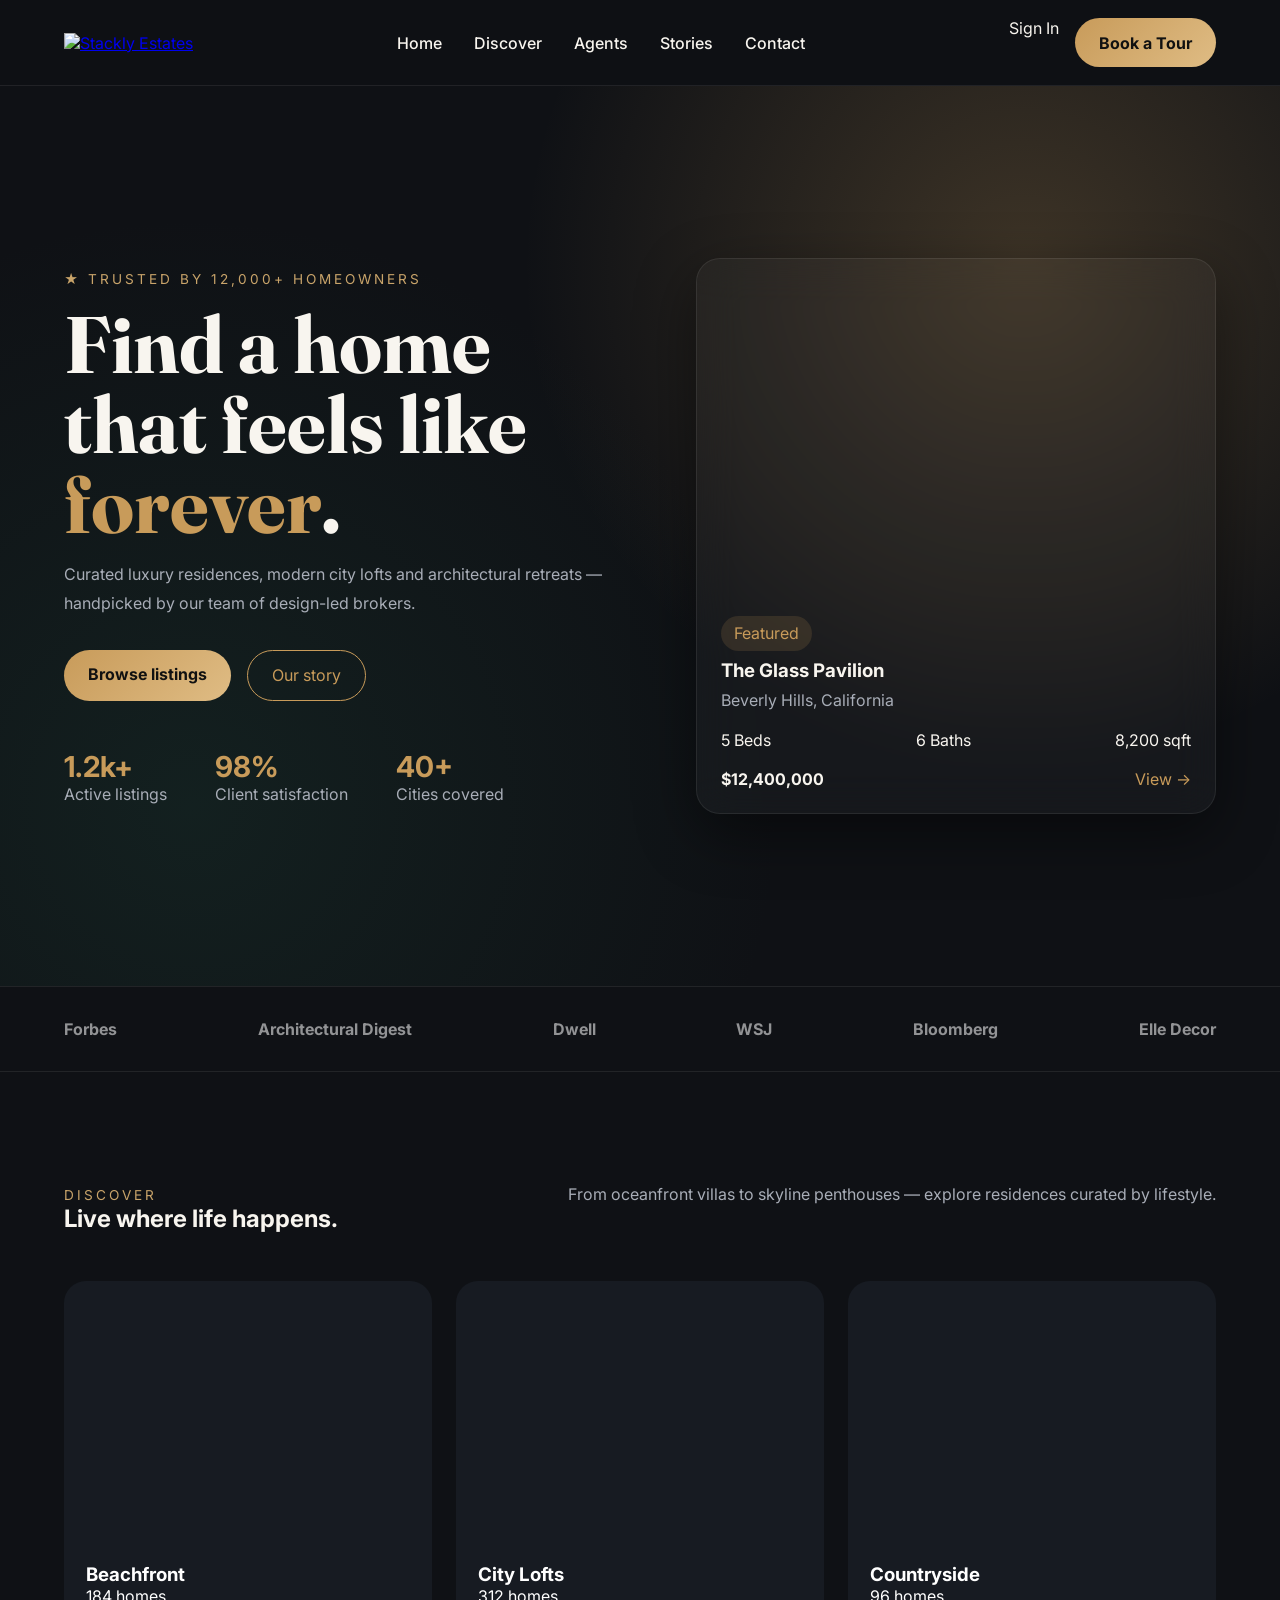
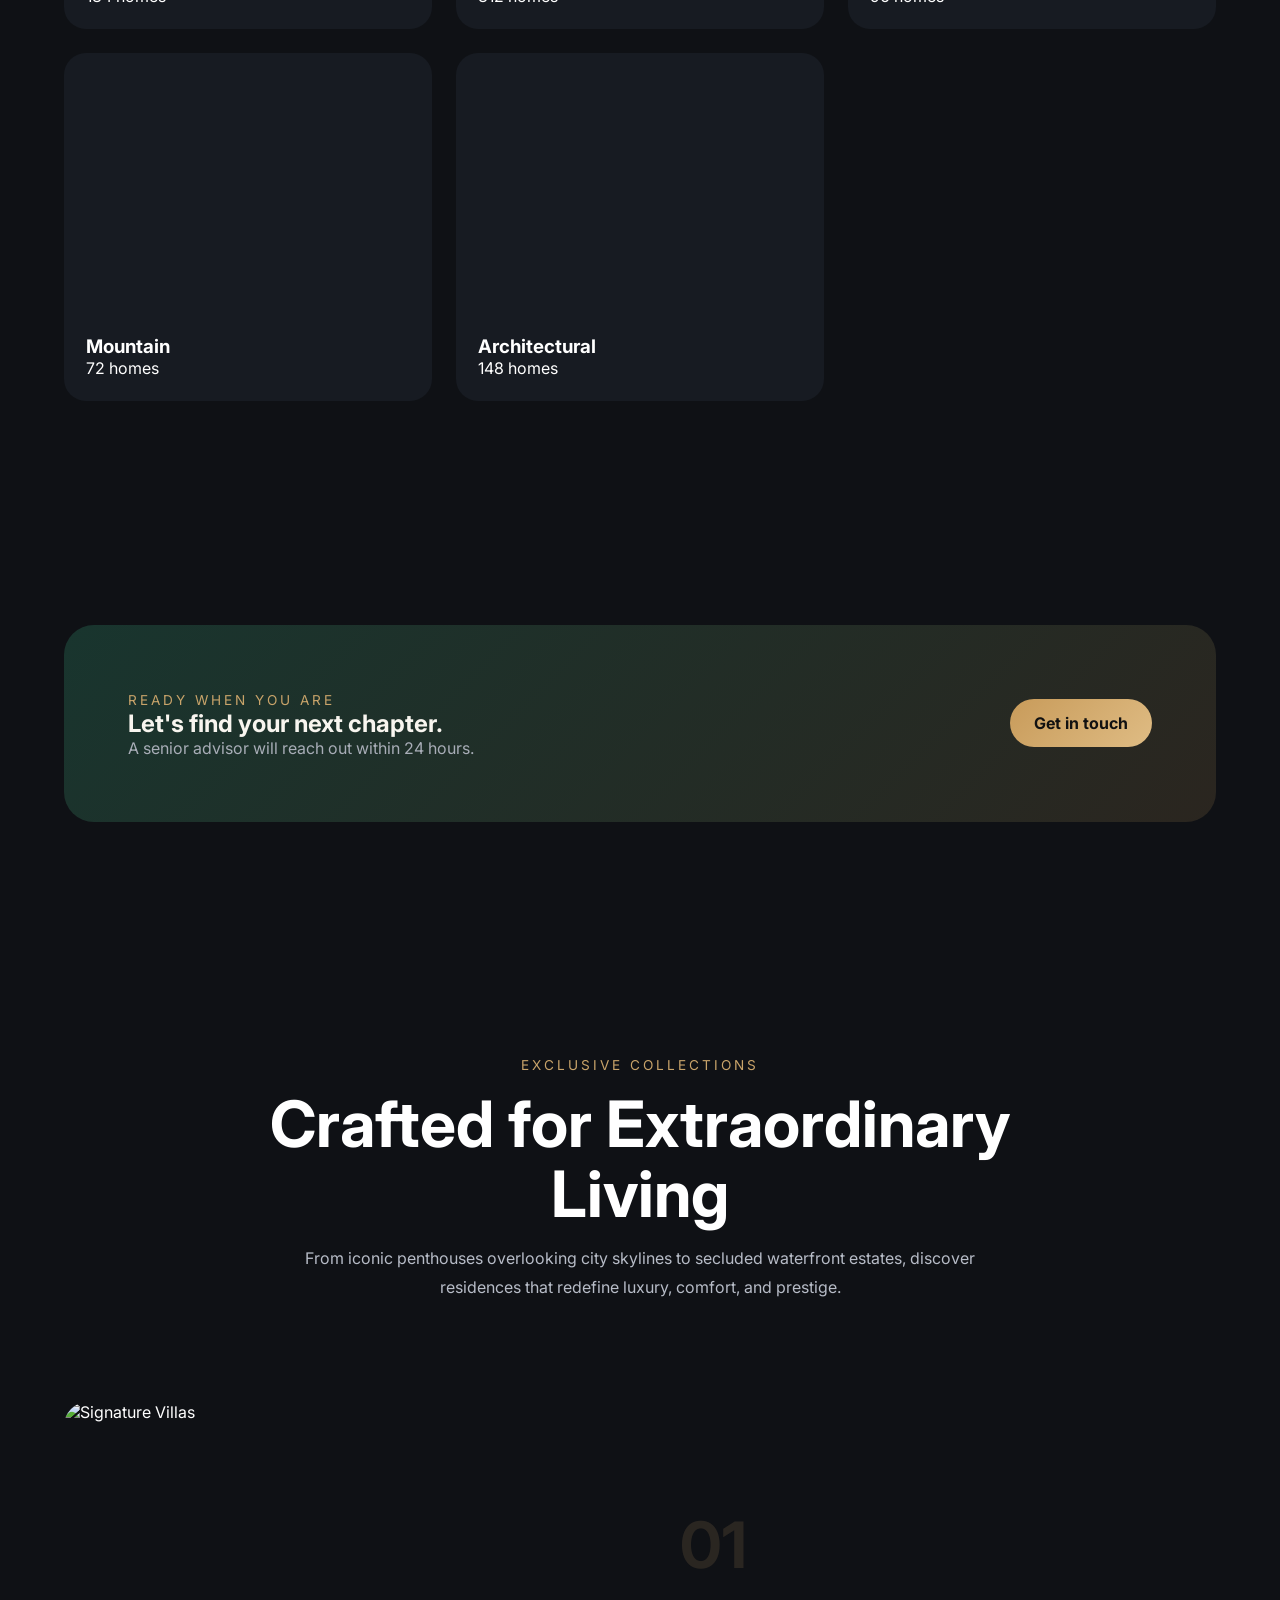
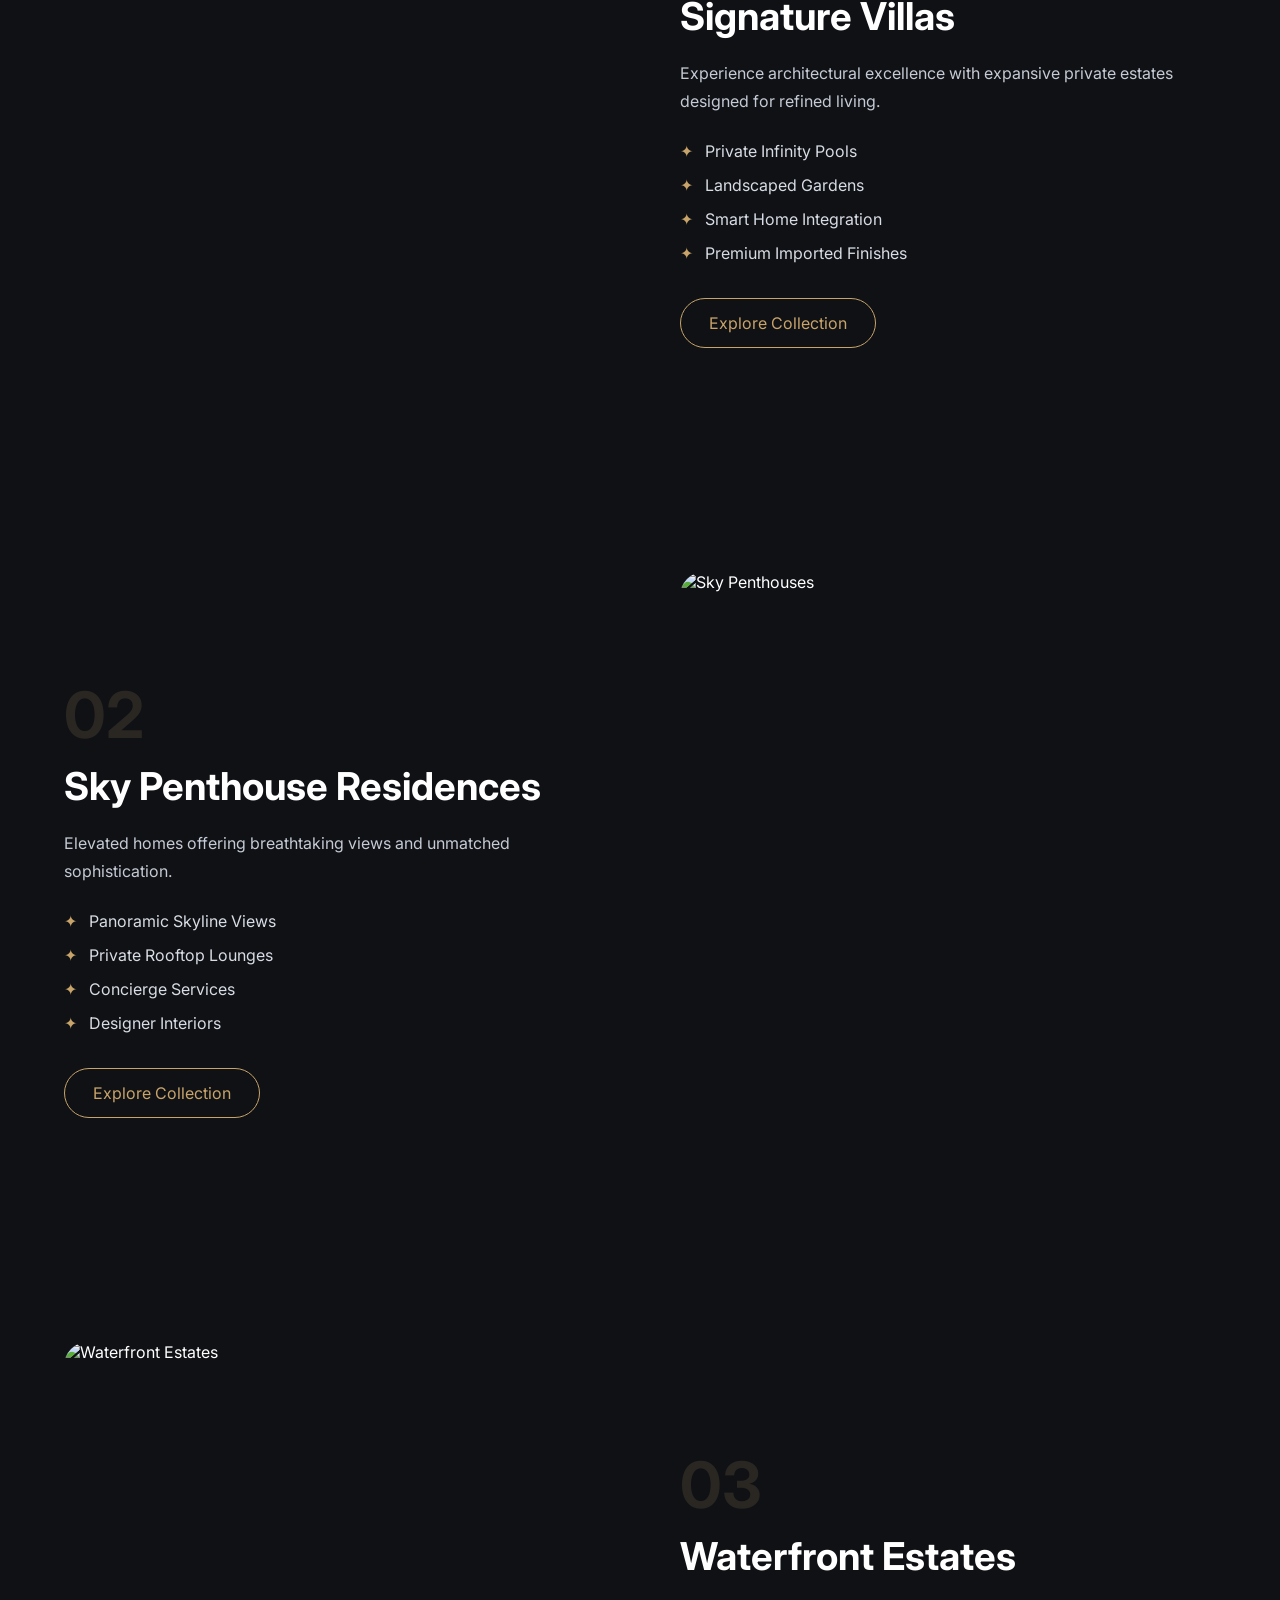
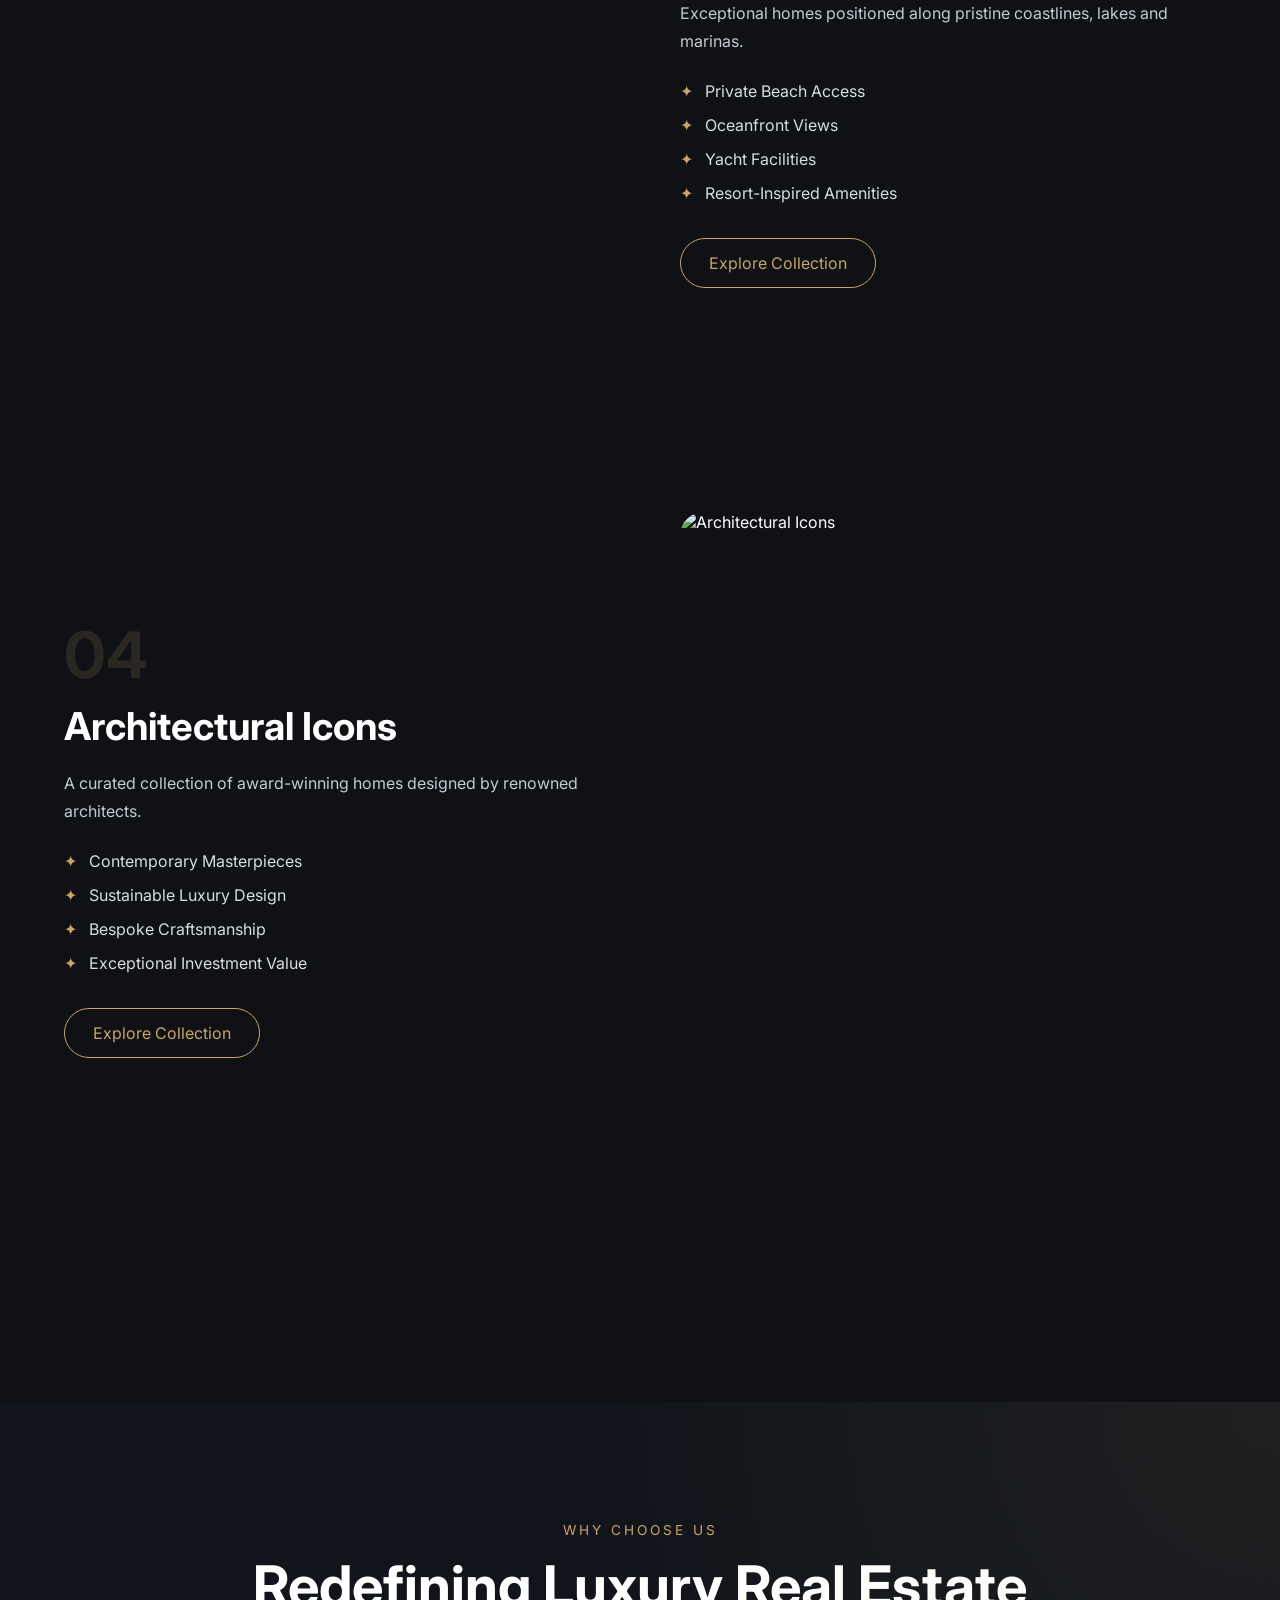
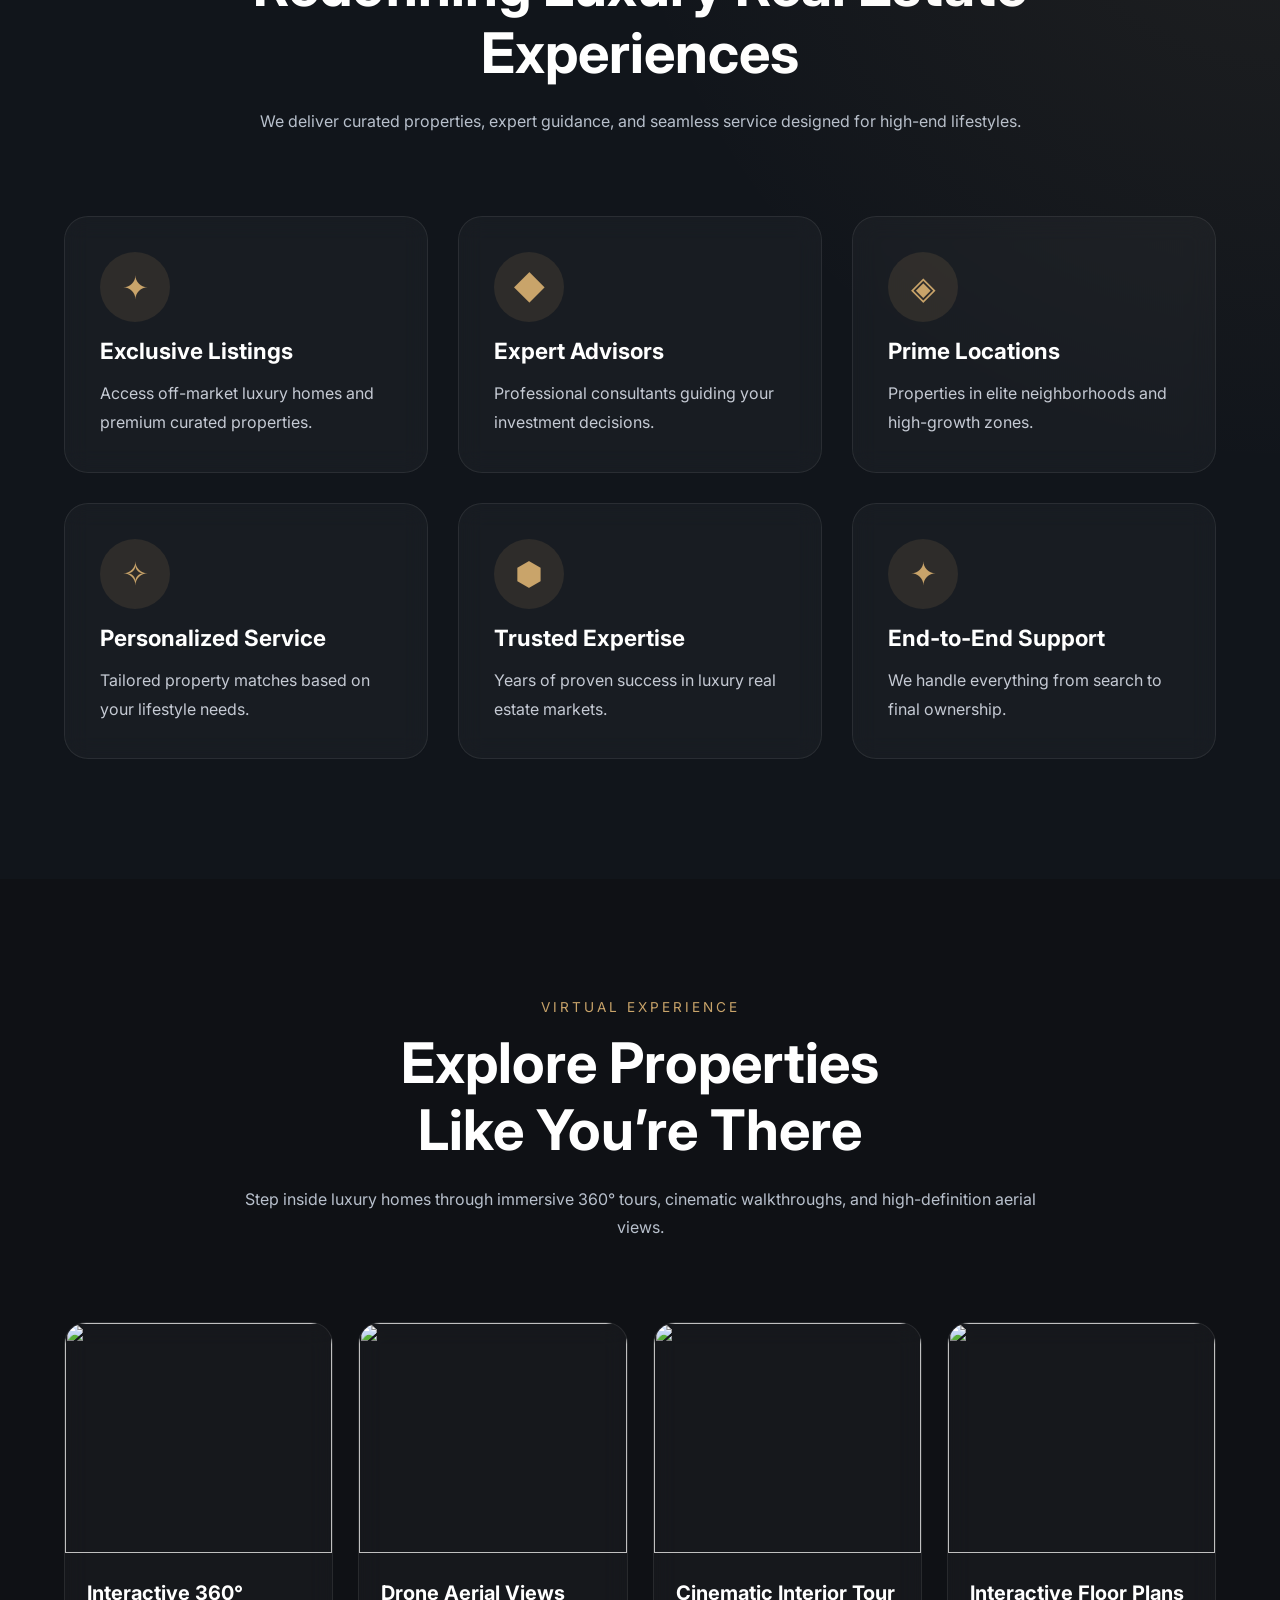
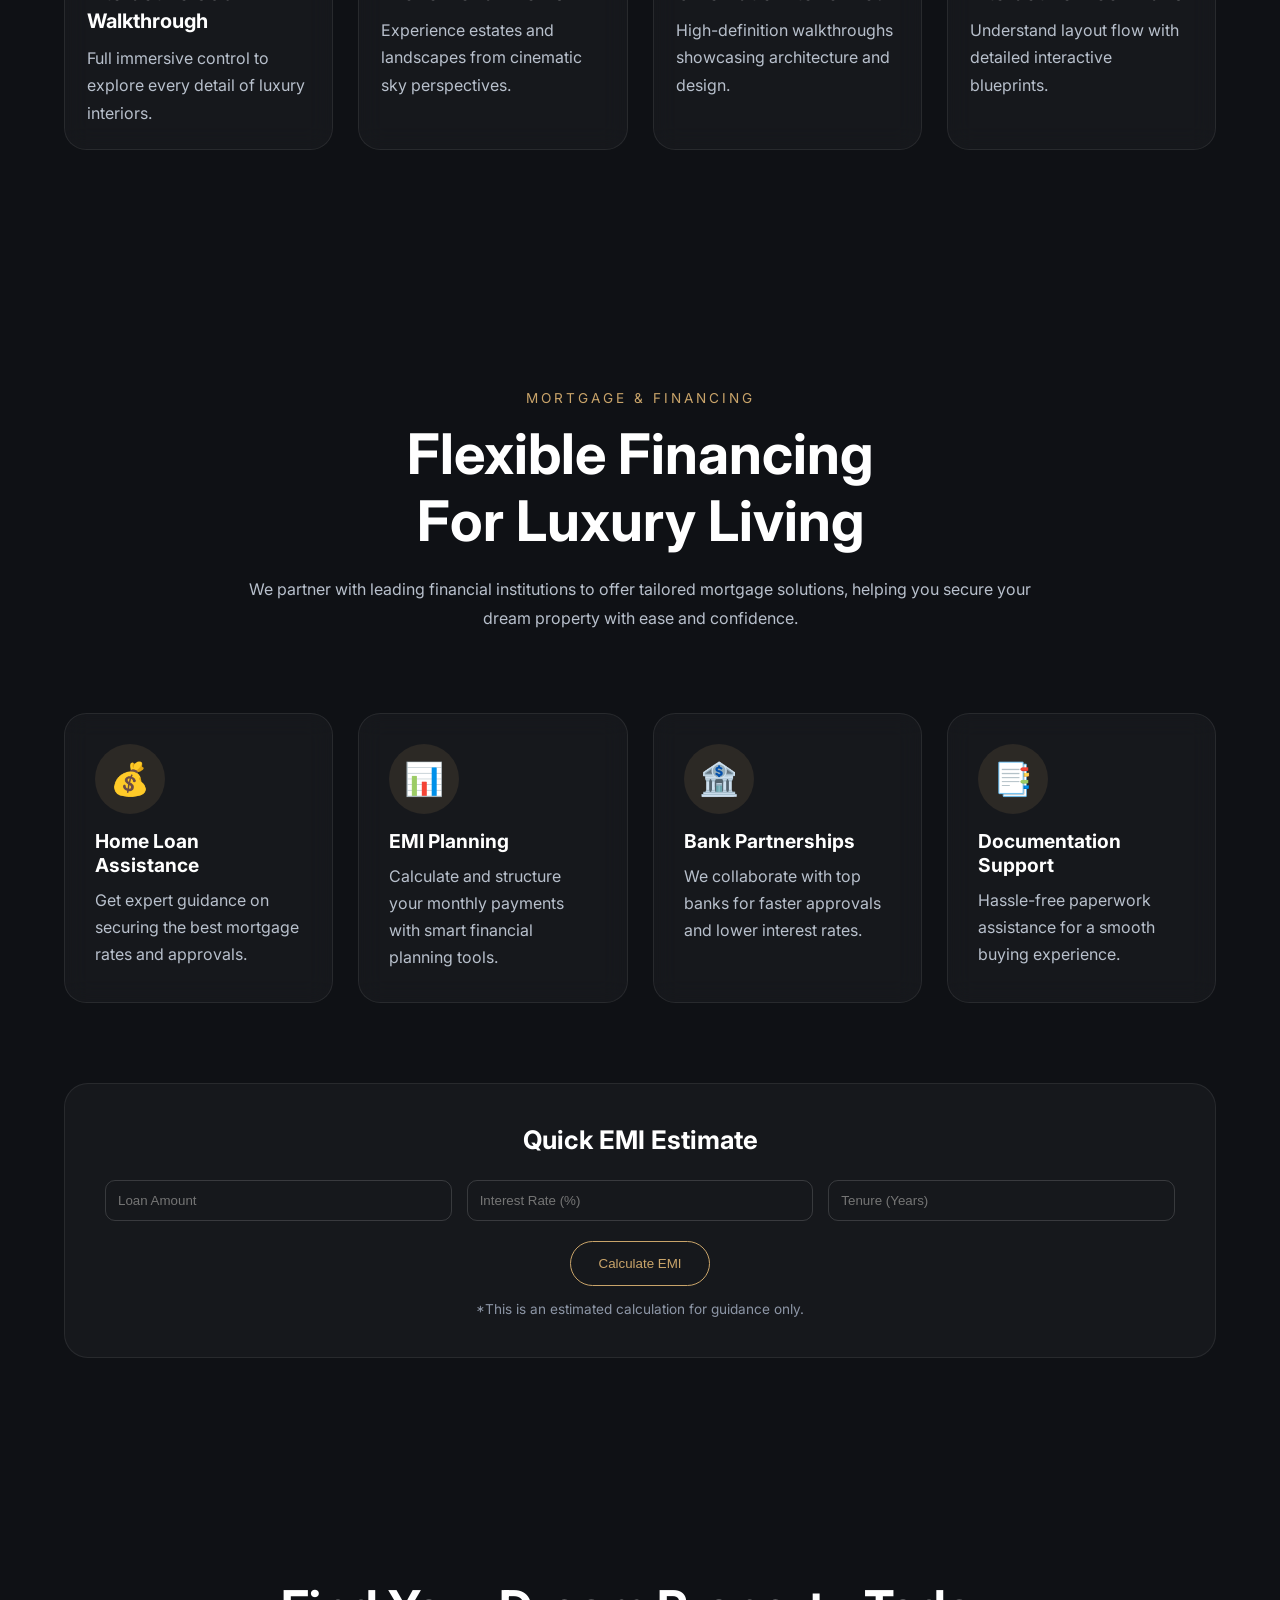
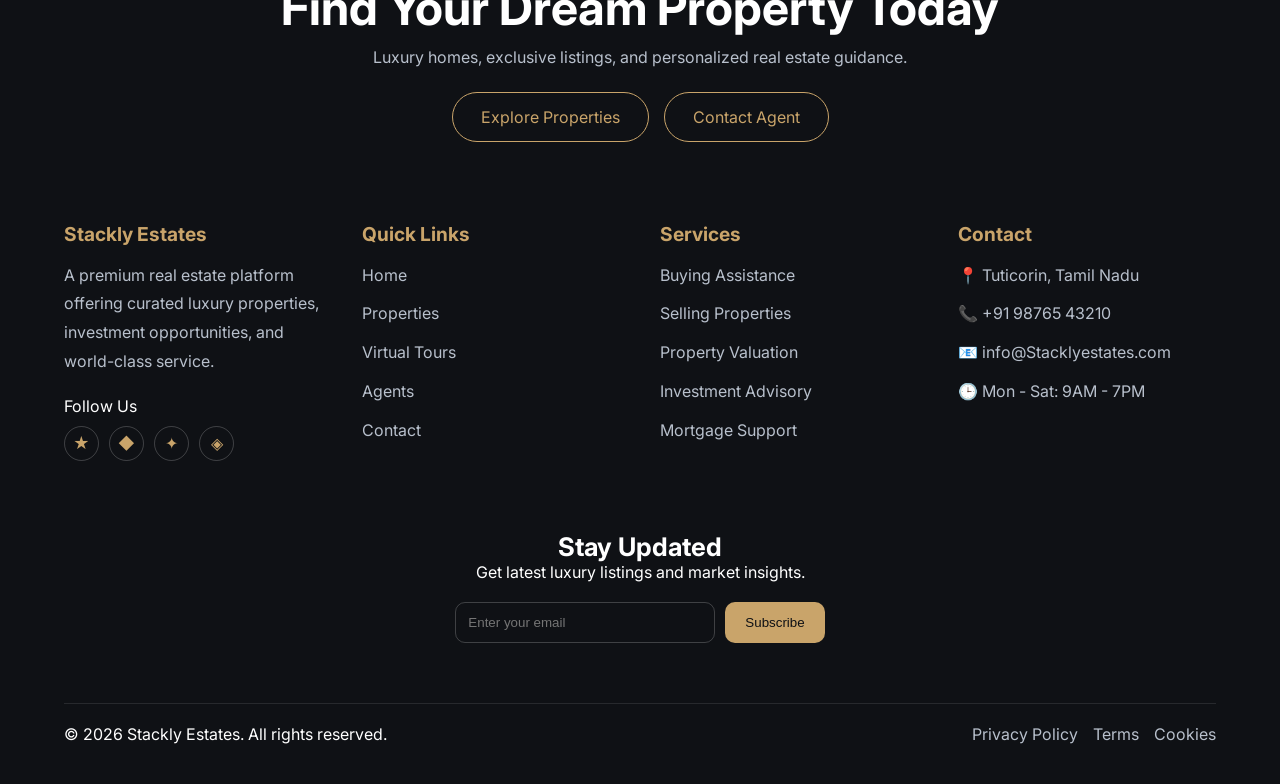
==== admin-dashboard.html @ 8e70c7f5 "styles" ====
<!DOCTYPE html>
<html lang="en">
<head>
<meta charset="UTF-8">
<meta name="viewport" content="width=device-width, initial-scale=1.0">
<title>Admin Dashboard</title>
<link rel="stylesheet" href="css/admin-dashboard.css">
</head>

<body>

<div class="sidebar admin">

    <h2>Admin Panel</h2>

    <a href="#" onclick="showSection('dashboard')">Dashboard</a>
    <a href="#" onclick="showSection('users')">Propert Management</a>
    <a href="#" onclick="showSection('trades')">User Management</a>
    <!-- <a href="#" onclick="showSection('risk')">Risk Engine</a> -->
    <a href="#" onclick="showSection('logs')">System Logs</a>
    <a href="#" onclick="showSection('analytics')">Analytics</a>

    <button class="logout-btn" onclick="logout()">
        <span>🚪</span> Logout
    </button>
    
</div>

<!-- ======== -->

<div class="main">

    <h1>Admin Control Center ⚙️</h1>


    <!-- DASHBOARD -->
<div class="content active" id="dashboard">

<div class="admin-overview">

  <!-- HERO WELCOME -->
  <section class="admin-hero">

    <div class="hero-left reveal-left">

      <span class="tag">ADMIN CONTROL CENTER</span>

      <h1>Welcome Back, Admin 👑</h1>

      <p>
        Manage properties, users, agents, and system performance
        from your luxury real estate control dashboard.
      </p>

      <div class="hero-actions">

        <button>+ Add Property</button>
        <button>View Reports</button>

      </div>

    </div>

    <div class="hero-right reveal-right">

      <div class="system-card pop-card">
        <h3>System Health</h3>
        <p>All systems running smoothly</p>
      </div>

      <div class="system-card pop-card delay-1">
        <h3>Security Status</h3>
        <p>High Level Protection Active</p>
      </div>

    </div>

  </section>

  <!-- KPI STATS -->
  <section class="kpi-grid">

    <div class="kpi-card pop-card">
      <h2>1,248</h2>
      <p>Total Users</p>
    </div>

    <div class="kpi-card pop-card delay-1">
      <h2>86</h2>
      <p>Active Agents</p>
    </div>

    <div class="kpi-card pop-card delay-2">
      <h2>312</h2>
      <p>Properties Listed</p>
    </div>

    <div class="kpi-card pop-card delay-3">
      <h2>$4.2M</h2>
      <p>Revenue Generated</p>
    </div>

  </section>

  <!-- QUICK ACTIONS -->
  <section class="quick-panel">

    <h2 class="reveal-top">Quick Actions</h2>

    <div class="action-grid">

      <button class="action-card pop-card">🏠 Add Property</button>
      <button class="action-card pop-card delay-1">👥 Manage Users</button>
      <button class="action-card pop-card delay-2">🧑‍💼 Assign Agents</button>
      <button class="action-card pop-card delay-3">📅 View Appointments</button>
      <button class="action-card pop-card delay-4">💰 Finance Report</button>
      <button class="action-card pop-card">📊 Analytics</button>

    </div>

  </section>

  <!-- RECENT ACTIVITY -->
  <section class="activity-panel">

    <h2 class="reveal-top">Recent System Activity</h2>

    <div class="activity-list">

      <div class="activity-item pop-card">
        🏠 New property added: Ocean Villa Dubai
      </div>

      <div class="activity-item pop-card delay-1">
        👤 New user registered: Premium Client
      </div>

      <div class="activity-item pop-card delay-2">
        💰 Payment received: $25,000 commission
      </div>

      <div class="activity-item pop-card delay-3">
        📅 Appointment approved by admin
      </div>

    </div>

  </section>

</div>

</div>

<!-- USERS -->
<div class="content" id="users">

<div class="property-module">

  <!-- HERO -->
  <section class="pm-hero">

    <div class="pm-left reveal-left">

      <span class="tag">PROPERTY CONTROL</span>

      <h1>Manage Luxury Listings 🏠</h1>

      <p>
        Add, edit, approve, or remove premium properties.
        Control visibility and featured listings from one place.
      </p>

      <div class="pm-actions">

        <button onclick="openAddProperty()">+ Add Property</button>
        <button>Pending Approvals</button>
        <button>Featured Listings</button>

      </div>

    </div>

  </section>

  <!-- FILTER BAR -->
  <section class="pm-filters reveal-top">

    <input type="text" placeholder="Search property name, location...">

    <select>
      <option>All Status</option>
      <option>Active</option>
      <option>Pending</option>
      <option>Sold</option>
    </select>

    <select>
      <option>All Types</option>
      <option>Villa</option>
      <option>Apartment</option>
      <option>Penthouse</option>
    </select>

    <button>Filter</button>

  </section>

  <!-- PROPERTY GRID -->
  <section class="pm-grid">

    <div class="pm-card pop-card">

      <img src="https://images.unsplash.com/photo-1600585154340-be6161a56a0c" />

      <div class="pm-content">

        <h3>Oceanfront Luxury Villa</h3>
        <p>Dubai Marina, UAE</p>

        <div class="pm-price">$2,450,000</div>

        <div class="pm-status active">Active</div>

        <div class="pm-buttons">

          <button>Edit</button>
          <button>Feature</button>
          <button class="danger">Delete</button>

        </div>

      </div>

    </div>

    <div class="pm-card pop-card delay-1">

      <img src="https://images.unsplash.com/photo-1600607687920-4e2a09cf159d" />

      <div class="pm-content">

        <h3>Skyline Penthouse</h3>
        <p>New York, USA</p>

        <div class="pm-price">$3,100,000</div>

        <div class="pm-status pending">Pending</div>

        <div class="pm-buttons">

          <button>Approve</button>
          <button>Edit</button>
          <button class="danger">Reject</button>

        </div>

      </div>

    </div>

    <div class="pm-card pop-card delay-2">

      <img src="https://images.unsplash.com/photo-1600566752355-35792bedcfea" />

      <div class="pm-content">

        <h3>Modern Glass Villa</h3>
        <p>London, UK</p>

        <div class="pm-price">$1,890,000</div>

        <div class="pm-status sold">Sold</div>

        <div class="pm-buttons">

          <button>View</button>
          <button>Archive</button>

        </div>

      </div>

    </div>

  </section>

</div>

</div>


<!-- TRADES -->
<div class="content" id="trades">

<div class="user-module">

  <!-- HERO -->
  <section class="um-hero">

    <div class="um-left reveal-left">

      <span class="tag">USER CONTROL CENTER</span>

      <h1>Manage Platform Users 👥</h1>

      <p>
        View, verify, block, or assign roles to all users in the luxury real estate platform.
      </p>

    </div>

  </section>

  <!-- FILTER BAR -->
  <section class="um-filters reveal-top">

    <input type="text" placeholder="Search user name or email...">

    <select>
      <option>All Roles</option>
      <option>User</option>
      <option>Agent</option>
      <option>Admin</option>
    </select>

    <select>
      <option>All Status</option>
      <option>Active</option>
      <option>Blocked</option>
      <option>Pending</option>
    </select>

    <button>Search</button>

  </section>

  <!-- USER TABLE -->
  <section class="um-table pop-card">

    <table>

      <thead>
        <tr>
          <th>User</th>
          <th>Email</th>
          <th>Role</th>
          <th>Status</th>
          <th>Joined</th>
          <th>Actions</th>
        </tr>
      </thead>

      <tbody>

        <tr>
          <td>
            <div class="user-info">
              <img src="https://i.pravatar.cc/50?img=12">
              <span>Rahul Sharma</span>
            </div>
          </td>

          <td>rahul@example.com</td>

          <td><span class="role user">User</span></td>

          <td><span class="status active">Active</span></td>

          <td>12 Jan 2026</td>

          <td>
            <button class="btn view">View</button>
            <button class="btn block">Block</button>
          </td>
        </tr>

        <tr>
          <td>
            <div class="user-info">
              <img src="https://i.pravatar.cc/50?img=32">
              <span>Priya Nair</span>
            </div>
          </td>

          <td>priya@example.com</td>

          <td><span class="role agent">Agent</span></td>

          <td><span class="status pending">Pending</span></td>

          <td>05 Feb 2026</td>

          <td>
            <button class="btn approve">Approve</button>
            <button class="btn block">Block</button>
          </td>
        </tr>

        <tr>
          <td>
            <div class="user-info">
              <img src="https://i.pravatar.cc/50?img=5">
              <span>Admin Team</span>
            </div>
          </td>

          <td>admin@luxury.com</td>

          <td><span class="role admin">Admin</span></td>

          <td><span class="status active">Active</span></td>

          <td>01 Jan 2026</td>

          <td>
            <button class="btn view">View</button>
          </td>
        </tr>

      </tbody>

    </table>

  </section>

</div>

</div>

<!-- NOTIFICATION -->
<div class="content" id="logs">

<div class="notification-module">

  <!-- HERO -->
  <section class="nt-hero">

    <div class="nt-left reveal-left">

      <span class="tag">SYSTEM ALERTS</span>

      <h1>Notifications Center 🔔</h1>

      <p>
        Monitor all system activities, user actions, payments,
        property updates, and security alerts in real time.
      </p>

    </div>

  </section>

  <!-- FILTER BAR -->
  <section class="nt-filters reveal-top">

    <select>
      <option>All Notifications</option>
      <option>Users</option>
      <option>Properties</option>
      <option>Payments</option>
      <option>System</option>
    </select>

    <select>
      <option>All Priority</option>
      <option>High</option>
      <option>Medium</option>
      <option>Low</option>
    </select>

    <button>Mark All Read</button>

  </section>

  <!-- NOTIFICATION LIST -->
  <section class="nt-list">

    <div class="nt-card pop-card">

      <div class="nt-icon">🏠</div>

      <div class="nt-content">
        <h3>New Property Submitted</h3>
        <p>Ocean Villa Dubai has been added for approval</p>
        <span class="time">2 mins ago</span>
      </div>

      <span class="badge high">High</span>

    </div>

    <div class="nt-card pop-card delay-1">

      <div class="nt-icon">👤</div>

      <div class="nt-content">
        <h3>New User Registered</h3>
        <p>Premium client account created successfully</p>
        <span class="time">10 mins ago</span>
      </div>

      <span class="badge medium">Medium</span>

    </div>

    <div class="nt-card pop-card delay-2">

      <div class="nt-icon">💰</div>

      <div class="nt-content">
        <h3>Payment Received</h3>
        <p>$25,000 commission transferred successfully</p>
        <span class="time">1 hour ago</span>
      </div>

      <span class="badge high">High</span>

    </div>

    <div class="nt-card pop-card delay-3">

      <div class="nt-icon">🔐</div>

      <div class="nt-content">
        <h3>Security Login Alert</h3>
        <p>New login detected from Chennai, India</p>
        <span class="time">3 hours ago</span>
      </div>

      <span class="badge low">Low</span>

    </div>

  </section>

</div>
    
</div>

<!-- ANALYTICS -->
<div class="content" id="analytics">

<div class="analytics-module">

  <!-- HERO -->
  <section class="an-hero">

    <div class="an-left reveal-left">

      <span class="tag">ANALYTICS ENGINE</span>

      <h1>Performance Insights 📊</h1>

      <p>
        Track property performance, user engagement, revenue trends,
        and platform growth in real time.
      </p>

    </div>

  </section>

  <!-- KPI ROW -->
  <section class="an-kpis">

    <div class="an-card pop-card">
      <h2>128K</h2>
      <p>Property Views</p>
    </div>

    <div class="an-card pop-card delay-1">
      <h2>8.4K</h2>
      <p>Active Users</p>
    </div>

    <div class="an-card pop-card delay-2">
      <h2>1,240</h2>
      <p>Bookings</p>
    </div>

    <div class="an-card pop-card delay-3">
      <h2>$5.6M</h2>
      <p>Revenue</p>
    </div>

  </section>

  <!-- CHART SECTION -->
  <section class="an-charts">

    <div class="chart-box reveal-top">

      <h3>Revenue Growth</h3>

      <div class="chart-placeholder">
        📈 Line Chart Placeholder
      </div>

    </div>

    <div class="chart-box reveal-right">

      <h3>User Engagement</h3>

      <div class="chart-placeholder">
        📊 Bar Chart Placeholder
      </div>

    </div>

  </section>

  <!-- PERFORMANCE INSIGHTS -->
  <section class="an-insights">

    <h2 class="reveal-left">Top Insights</h2>

    <div class="insight-grid">

      <div class="insight-card pop-card">
        🏠 Luxury villas get 62% more views than apartments
      </div>

      <div class="insight-card pop-card delay-1">
        📍 Dubai & London are top-performing locations
      </div>

      <div class="insight-card pop-card delay-2">
        💰 Premium listings convert 3.8x faster
      </div>

      <div class="insight-card pop-card delay-3">
        👥 Mobile users dominate traffic (72%)
      </div>

    </div>

  </section>

</div>

</div>
<!--  -->

</div>

<script src="js/admin-dashboard.js"></script>
</body>
</html>
---- css/admin-dashboard.css ----
body{
    margin:0;
    font-family:Inter, sans-serif;
    background:#64492c;
    color:#fff;
    display:flex;
}

/* SIDEBAR */
.sidebar{
    width:240px;
    height:100vh;
    background:#101312;
    padding:20px;
    display:flex;
    flex-direction:column;
    gap:12px;
    border-right:1px solid rgba(255,255,255,.08);
}

.sidebar h2{
    margin-bottom:20px;
}

.sidebar a{
    color:#9ea3a0;
    text-decoration:none;
    padding:10px;
    border-radius:8px;
}

.sidebar a:hover{
    background:rgba(255,255,255,.05);
    color:#fff;
}

/* ADMIN THEME */
.sidebar.admin{
    border-right:1px solid rgba(103,154,217,.3);
}

/* MAIN */
.main{
    flex:1;
    padding:30px;
}

.card-grid{
    display:grid;
    grid-template-columns:repeat(3,1fr);
    gap:20px;
    margin-top:20px;
}

.card{
    background:rgba(255,255,255,.03);
    border:1px solid rgba(255,255,255,.08);
    padding:20px;
    border-radius:16px;
    transition:.3s;
}

.card:hover{
    transform:translateY(-5px);
    border-color:#679ad9;
}

/* new css */
.content{
    display:none;
    margin-top:20px;
}

.content.active{
    display:block;
}

/* active sidebar link */
.sidebar a.active-link{
    background:rgba(103,154,217,.2);
    color:#fff;
}


/* ========= DASHBOARD MODULE ========= */
/* ================= ADMIN OVERVIEW ================= */

.admin-overview{
  width:min(1400px,95%);
  margin:auto;
  padding:30px 0;
}

/* HERO */

.admin-hero{
  display:grid;
  grid-template-columns:1.2fr .8fr;
  gap:25px;

  background:#171b22;
  border:1px solid rgba(255,255,255,.08);
  border-radius:28px;
  padding:50px;
}

.tag{
  color:#c9a46a;
  letter-spacing:2px;
  font-size:.85rem;
}

.admin-hero h1{
  font-size:2.8rem;
  margin:10px 0;
}

.admin-hero p{
  color:#b8c0cc;
  max-width:600px;
}

.hero-actions{
  margin-top:20px;
  display:flex;
  gap:12px;
}

.hero-actions button{
  background:#c9a46a;
  border:none;
  padding:12px 18px;
  border-radius:12px;
  cursor:pointer;
  font-weight:600;
}

/* SYSTEM CARDS */

.system-card{
  background:rgba(255,255,255,.03);
  border:1px solid rgba(255,255,255,.08);
  padding:25px;
  border-radius:20px;
  margin-bottom:15px;
}

/* KPI */

.kpi-grid{
  margin-top:30px;
  display:grid;
  grid-template-columns:repeat(4,1fr);
  gap:20px;
}

.kpi-card{
  background:#171b22;
  border:1px solid rgba(255,255,255,.08);
  border-radius:22px;
  padding:25px;
  text-align:center;
}

.kpi-card h2{
  color:#c9a46a;
  font-size:2rem;
}

/* QUICK ACTIONS */

.quick-panel{
  margin-top:40px;
}

.action-grid{
  display:grid;
  grid-template-columns:repeat(3,1fr);
  gap:20px;
}

.action-card{
  background:#171b22;
  border:1px solid rgba(255,255,255,.08);
  padding:25px;
  border-radius:20px;
  color:#fff;
  font-size:1rem;
  cursor:pointer;
  transition:.4s;
}

.action-card:hover{
  transform:translateY(-8px);
  border-color:#c9a46a;
}

/* ACTIVITY */

.activity-panel{
  margin-top:40px;
  background:#171b22;
  padding:30px;
  border-radius:24px;
  border:1px solid rgba(255,255,255,.08);
}

.activity-item{
  padding:15px;
  margin:10px 0;
  background:rgba(255,255,255,.03);
  border-radius:12px;
  border:1px solid rgba(255,255,255,.08);
}

/* ANIMATION (reuse your system) */

/* SAFE DEFAULT (VISIBLE FIRST) */
.reveal-top,
.reveal-bottom,
.reveal-left,
.reveal-right,
.pop-card{
  opacity:1;   /* IMPORTANT FIX */
}

/* animation movement only */
.reveal-top{ transform:translateY(-60px); }
.reveal-bottom{ transform:translateY(60px); }
.reveal-left{ transform:translateX(-60px); }
.reveal-right{ transform:translateX(60px); }
.pop-card{ transform:scale(.95); }

/* ACTIVE STATE */
.active-animation{
  opacity:1 !important;
  transform:translate(0,0) scale(1) !important;
  transition:1s cubic-bezier(.22,1,.36,1);
}

/* RESPONSIVE */

@media(max-width:1000px){
  .admin-hero{
    grid-template-columns:1fr;
  }

  .kpi-grid{
    grid-template-columns:repeat(2,1fr);
  }

  .action-grid{
    grid-template-columns:1fr;
  }
}

@media(max-width:600px){
  .kpi-grid{
    grid-template-columns:1fr;
  }
}

/* =================== PROPERTY MANAGEMENT ==================== */
/* ================= PROPERTY MODULE ================= */

.property-module{
  width:min(1400px,95%);
  margin:auto;
  padding:30px 0;
}

/* HERO */

.pm-hero{
  background:#171b22;
  border:1px solid rgba(255,255,255,.08);
  border-radius:28px;
  padding:50px;
}

.pm-hero h1{
  font-size:2.6rem;
  margin:10px 0;
}

.pm-hero p{
  color:#b8c0cc;
  max-width:600px;
}

.tag{
  color:#c9a46a;
  letter-spacing:2px;
  font-size:.85rem;
}

/* ACTIONS */

.pm-actions{
  margin-top:20px;
  display:flex;
  gap:12px;
  flex-wrap:wrap;
}

.pm-actions button{
  background:#c9a46a;
  border:none;
  padding:12px 18px;
  border-radius:12px;
  cursor:pointer;
  font-weight:600;
  transition:.3s;
}

.pm-actions button:hover{
  transform:translateY(-3px);
}

/* FILTERS */

.pm-filters{
  margin-top:25px;
  display:grid;
  grid-template-columns:2fr 1fr 1fr 120px;
  gap:12px;
}

.pm-filters input,
.pm-filters select{
  padding:14px;
  border-radius:12px;
  border:1px solid rgba(255,255,255,.08);
  background:rgba(255,255,255,.03);
  color:#fff;
}

.pm-filters button{
  background:#c9a46a;
  border:none;
  border-radius:12px;
  cursor:pointer;
  font-weight:600;
}

/* GRID */

.pm-grid{
  margin-top:30px;
  display:grid;
  grid-template-columns:repeat(auto-fit,minmax(320px,1fr));
  gap:25px;
}

/* CARD */

.pm-card{
  background:#171b22;
  border:1px solid rgba(255,255,255,.08);
  border-radius:24px;
  overflow:hidden;
  transition:.4s;
}

.pm-card:hover{
  transform:translateY(-10px);
  border-color:#c9a46a;
}

.pm-card img{
  width:100%;
  height:220px;
  object-fit:cover;
  transition:.8s;
}

.pm-card:hover img{
  transform:scale(1.08);
}

/* CONTENT */

.pm-content{
  padding:20px;
}

.pm-content h3{
  color:#fff;
  margin-bottom:5px;
}

.pm-content p{
  color:#b8c0cc;
}

/* PRICE */

.pm-price{
  color:#c9a46a;
  font-size:1.4rem;
  font-weight:700;
  margin:10px 0;
}

/* STATUS */

.pm-status{
  display:inline-block;
  padding:6px 12px;
  border-radius:999px;
  font-size:.8rem;
  margin-bottom:12px;
}

.pm-status.active{
  background:rgba(103,224,132,.15);
  color:#67e480;
}

.pm-status.pending{
  background:rgba(255,200,0,.12);
  color:#facc15;
}

.pm-status.sold{
  background:rgba(255,255,255,.08);
  color:#b8c0cc;
}

/* BUTTONS */

.pm-buttons{
  display:flex;
  gap:8px;
}

.pm-buttons button{
  flex:1;
  padding:10px;
  border:none;
  border-radius:10px;
  cursor:pointer;
  font-weight:600;
  transition:.3s;
}

.pm-buttons button:first-child{
  background:#c9a46a;
  color:#111;
}

.pm-buttons .danger{
  background:rgba(255,77,77,.15);
  color:#ff4d4d;
  border:1px solid rgba(255,77,77,.3);
}

/* ANIMATION */

.reveal-left,
.reveal-top,
.pop-card{
  opacity:0;
  transition:1s cubic-bezier(.22,1,.36,1);
}

.reveal-left{transform:translateX(-80px);}
.reveal-top{transform:translateY(-60px);}
.pop-card{transform:scale(.7);}

.active-animation{
  opacity:1 !important;
  transform:translate(0,0) scale(1) !important;
}

/* RESPONSIVE */

@media(max-width:900px){
  .pm-filters{
    grid-template-columns:1fr;
  }

  .pm-actions{
    flex-direction:column;
  }
}

/* ================= USER MANAGEMENT ==================== */
/* ================= USER MODULE ================= */

.user-module{
  width:min(1400px,95%);
  margin:auto;
  padding:30px 0;
}

/* HERO */

.um-hero{
  background:#171b22;
  border:1px solid rgba(255,255,255,.08);
  border-radius:28px;
  padding:50px;
}

.um-hero h1{
  font-size:2.6rem;
  margin:10px 0;
}

.um-hero p{
  color:#b8c0cc;
  max-width:600px;
}

.tag{
  color:#c9a46a;
  letter-spacing:2px;
  font-size:.85rem;
}

/* FILTERS */

.um-filters{
  margin-top:25px;
  display:grid;
  grid-template-columns:2fr 1fr 1fr 120px;
  gap:12px;
}

.um-filters input,
.um-filters select{
  padding:14px;
  border-radius:12px;
  border:1px solid rgba(255,255,255,.08);
  background:rgba(255,255,255,.03);
  color:#fff;
}

.um-filters button{
  background:#c9a46a;
  border:none;
  border-radius:12px;
  cursor:pointer;
  font-weight:600;
}

/* TABLE */

.um-table{
  margin-top:30px;
  background:#171b22;
  border:1px solid rgba(255,255,255,.08);
  border-radius:24px;
  padding:20px;
  overflow-x:auto;
}

.um-table table{
  width:100%;
  border-collapse:collapse;
  min-width:700px;
}

.um-table th{
  text-align:left;
  color:#c9a46a;
  padding:12px;
  border-bottom:1px solid rgba(255,255,255,.08);
}

.um-table td{
  padding:14px;
  color:#b8c0cc;
  border-bottom:1px solid rgba(255,255,255,.05);
}

/* USER INFO */

.user-info{
  display:flex;
  align-items:center;
  gap:10px;
}

.user-info img{
  width:40px;
  height:40px;
  border-radius:50%;
}

/* ROLE */

.role{
  padding:5px 10px;
  border-radius:999px;
  font-size:.75rem;
}

.role.user{
  background:rgba(201,164,106,.15);
  color:#c9a46a;
}

.role.agent{
  background:rgba(103,224,132,.15);
  color:#67e480;
}

.role.admin{
  background:rgba(255,255,255,.08);
  color:#fff;
}

/* STATUS */

.status{
  padding:5px 10px;
  border-radius:999px;
  font-size:.75rem;
}

.status.active{
  background:rgba(103,224,132,.15);
  color:#67e480;
}

.status.pending{
  background:rgba(255,200,0,.12);
  color:#facc15;
}

/* BUTTONS */

.btn{
  padding:6px 10px;
  border:none;
  border-radius:8px;
  cursor:pointer;
  font-size:.8rem;
  margin-right:5px;
}

.btn.view{
  background:rgba(255,255,255,.08);
  color:#fff;
}

.btn.block{
  background:rgba(255,77,77,.15);
  color:#ff4d4d;
}

.btn.approve{
  background:#c9a46a;
  color:#111;
}

/* ANIMATION */

.reveal-left,
.reveal-top,
.pop-card{
  opacity:0;
  transition:1s cubic-bezier(.22,1,.36,1);
}

.reveal-left{transform:translateX(-80px);}
.reveal-top{transform:translateY(-60px);}
.pop-card{transform:scale(.7);}

.active-animation{
  opacity:1 !important;
  transform:translate(0,0) scale(1) !important;
}

/* RESPONSIVE */

@media(max-width:900px){
  .um-filters{
    grid-template-columns:1fr;
  }
}

/* ============= NOTIFICATION =============== */
/* ================= NOTIFICATION MODULE ================= */

.notification-module{
  width:min(1400px,95%);
  margin:auto;
  padding:30px 0;
}

/* HERO */

.nt-hero{
  background:#171b22;
  border:1px solid rgba(255,255,255,.08);
  border-radius:28px;
  padding:50px;
}

.nt-hero h1{
  font-size:2.6rem;
  margin:10px 0;
}

.nt-hero p{
  color:#b8c0cc;
  max-width:650px;
}

.tag{
  color:#c9a46a;
  letter-spacing:2px;
  font-size:.85rem;
}

/* FILTERS */

.nt-filters{
  margin-top:25px;
  display:grid;
  grid-template-columns:1fr 1fr 160px;
  gap:12px;
}

.nt-filters select,
.nt-filters button{
  padding:14px;
  border-radius:12px;
  border:1px solid rgba(255,255,255,.08);
  background:rgba(255,255,255,.03);
  color:#fff;
}

.nt-filters button{
  background:#c9a46a;
  color:#111;
  font-weight:600;
  cursor:pointer;
  transition:.3s;
}

.nt-filters button:hover{
  transform:translateY(-3px);
}

/* LIST */

.nt-list{
  margin-top:30px;
  display:flex;
  flex-direction:column;
  gap:15px;
}

/* CARD */

.nt-card{
  display:flex;
  align-items:center;
  justify-content:space-between;

  background:#171b22;
  border:1px solid rgba(255,255,255,.08);
  border-radius:20px;
  padding:20px;

  transition:.4s;
}

.nt-card:hover{
  transform:translateY(-6px);
  border-color:#c9a46a;
}

/* ICON */

.nt-icon{
  width:50px;
  height:50px;
  display:flex;
  align-items:center;
  justify-content:center;

  background:rgba(255,255,255,.03);
  border-radius:12px;
  font-size:1.3rem;
}

/* CONTENT */

.nt-content{
  flex:1;
  margin-left:15px;
}

.nt-content h3{
  color:#fff;
  margin-bottom:5px;
}

.nt-content p{
  color:#b8c0cc;
  margin-bottom:5px;
}

.time{
  font-size:.8rem;
  color:#777;
}

/* BADGES */

.badge{
  padding:6px 12px;
  border-radius:999px;
  font-size:.75rem;
}

.badge.high{
  background:rgba(255,77,77,.15);
  color:#ff4d4d;
}

.badge.medium{
  background:rgba(255,200,0,.12);
  color:#facc15;
}

.badge.low{
  background:rgba(103,224,132,.15);
  color:#67e480;
}

/* ANIMATION */

.reveal-left,
.reveal-top,
.pop-card{
  opacity:0;
  transition:1s cubic-bezier(.22,1,.36,1);
}

.reveal-left{transform:translateX(-80px);}
.reveal-top{transform:translateY(-60px);}
.pop-card{transform:scale(.7);}

.active-animation{
  opacity:1 !important;
  transform:translate(0,0) scale(1) !important;
}

/* RESPONSIVE */

@media(max-width:900px){
  .nt-filters{
    grid-template-columns:1fr;
  }

  .nt-card{
    flex-direction:column;
    align-items:flex-start;
    gap:10px;
  }

  .nt-content{
    margin-left:0;
  }
}

/* ================= ANALYTICS MODULE ================= */

.analytics-module{
  width:min(1400px,95%);
  margin:auto;
  padding:30px 0;
}

/* HERO */

.an-hero{
  background:#171b22;
  border:1px solid rgba(255,255,255,.08);
  border-radius:28px;
  padding:50px;
}

.an-hero h1{
  font-size:2.6rem;
  margin:10px 0;
}

.an-hero p{
  color:#b8c0cc;
  max-width:650px;
}

.tag{
  color:#c9a46a;
  letter-spacing:2px;
  font-size:.85rem;
}

/* KPI */

.an-kpis{
  margin-top:25px;
  display:grid;
  grid-template-columns:repeat(4,1fr);
  gap:20px;
}

.an-card{
  background:#171b22;
  border:1px solid rgba(255,255,255,.08);
  border-radius:22px;
  padding:25px;
  text-align:center;
  transition:.4s;
}

.an-card h2{
  color:#c9a46a;
  font-size:2rem;
}

.an-card:hover{
  transform:translateY(-10px);
  border-color:#c9a46a;
}

/* CHARTS */

.an-charts{
  margin-top:30px;
  display:grid;
  grid-template-columns:1fr 1fr;
  gap:20px;
}

.chart-box{
  background:#171b22;
  border:1px solid rgba(255,255,255,.08);
  border-radius:24px;
  padding:30px;
}

.chart-box h3{
  color:#fff;
  margin-bottom:15px;
}

.chart-placeholder{
  height:250px;
  display:flex;
  align-items:center;
  justify-content:center;

  background:rgba(255,255,255,.03);
  border-radius:16px;
  color:#b8c0cc;
  font-size:1.2rem;
}

/* INSIGHTS */

.an-insights{
  margin-top:40px;
}

.an-insights h2{
  margin-bottom:20px;
  color:#fff;
}

.insight-grid{
  display:grid;
  grid-template-columns:repeat(2,1fr);
  gap:20px;
}

.insight-card{
  background:#171b22;
  border:1px solid rgba(255,255,255,.08);
  border-radius:20px;
  padding:20px;
  color:#b8c0cc;
  transition:.4s;
}

.insight-card:hover{
  transform:translateY(-8px);
  border-color:#c9a46a;
}

/* ANIMATION */

.reveal-left,
.reveal-right,
.reveal-top,
.pop-card{
  opacity:0;
  transition:1s cubic-bezier(.22,1,.36,1);
}

.reveal-left{transform:translateX(-80px);}
.reveal-right{transform:translateX(80px);}
.reveal-top{transform:translateY(-60px);}
.pop-card{transform:scale(.7);}

.active-animation{
  opacity:1 !important;
  transform:translate(0,0) scale(1) !important;
}

/* RESPONSIVE */

@media(max-width:1000px){
  .an-kpis{
    grid-template-columns:repeat(2,1fr);
  }

  .an-charts{
    grid-template-columns:1fr;
  }

  .insight-grid{
    grid-template-columns:1fr;
  }
}

@media(max-width:600px){
  .an-kpis{
    grid-template-columns:1fr;
  }
}


/* ==================== */
/* SIDEBAR */


/* LOGOUT BUTTON */
.sidebar button{
    margin-top: auto;
    margin: auto 18px 20px;
    padding: 10px 14px;
    border: none;
    border-radius: 10px;
    background: rgba(255,255,255,0.08);
    color: #fff;
    font-size: 14px;
    font-weight: 600;
    cursor: pointer;
    transition: all .3s ease;
    backdrop-filter: blur(10px);
}

.sidebar button:hover{
    background: #ff4d4d;
    transform: translateY(-2px);
    box-shadow: 0 8px 20px rgba(255,77,77,.25);
}

.sidebar button:active{
    transform: scale(.98);
}
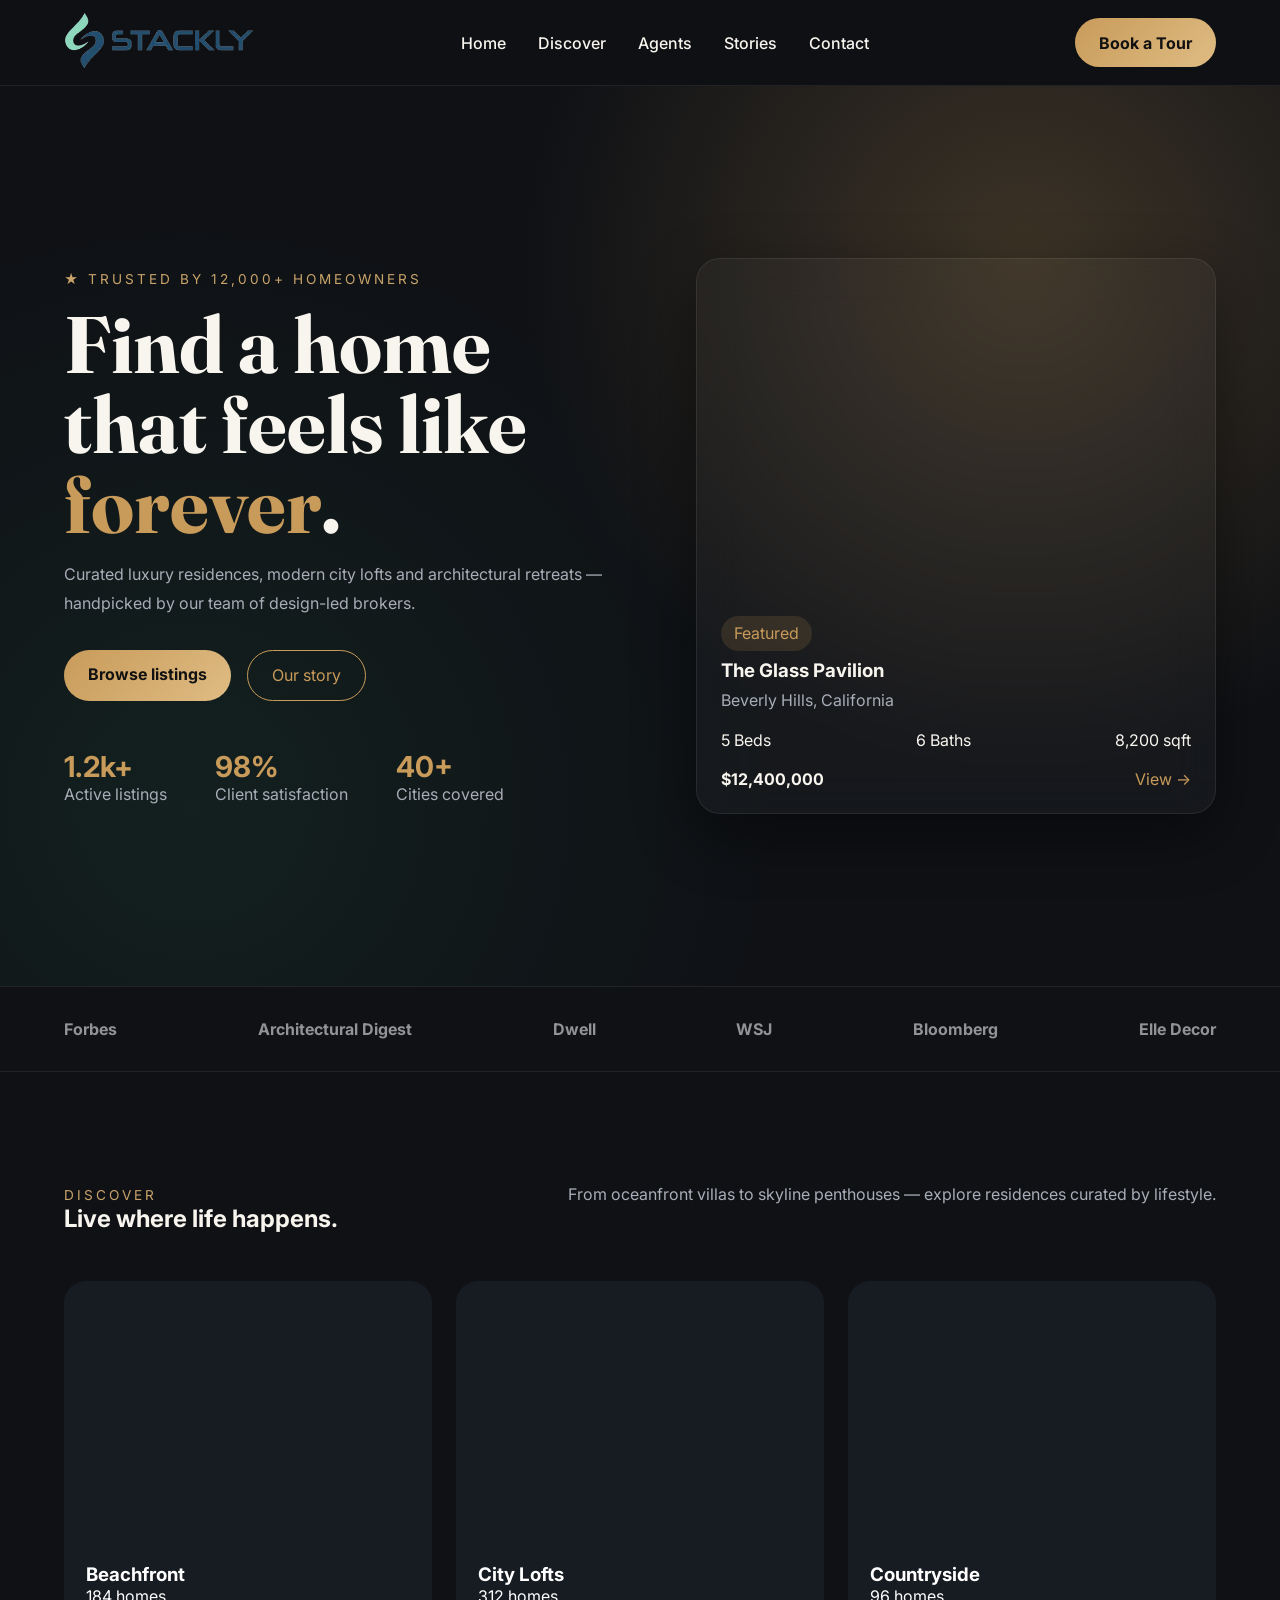
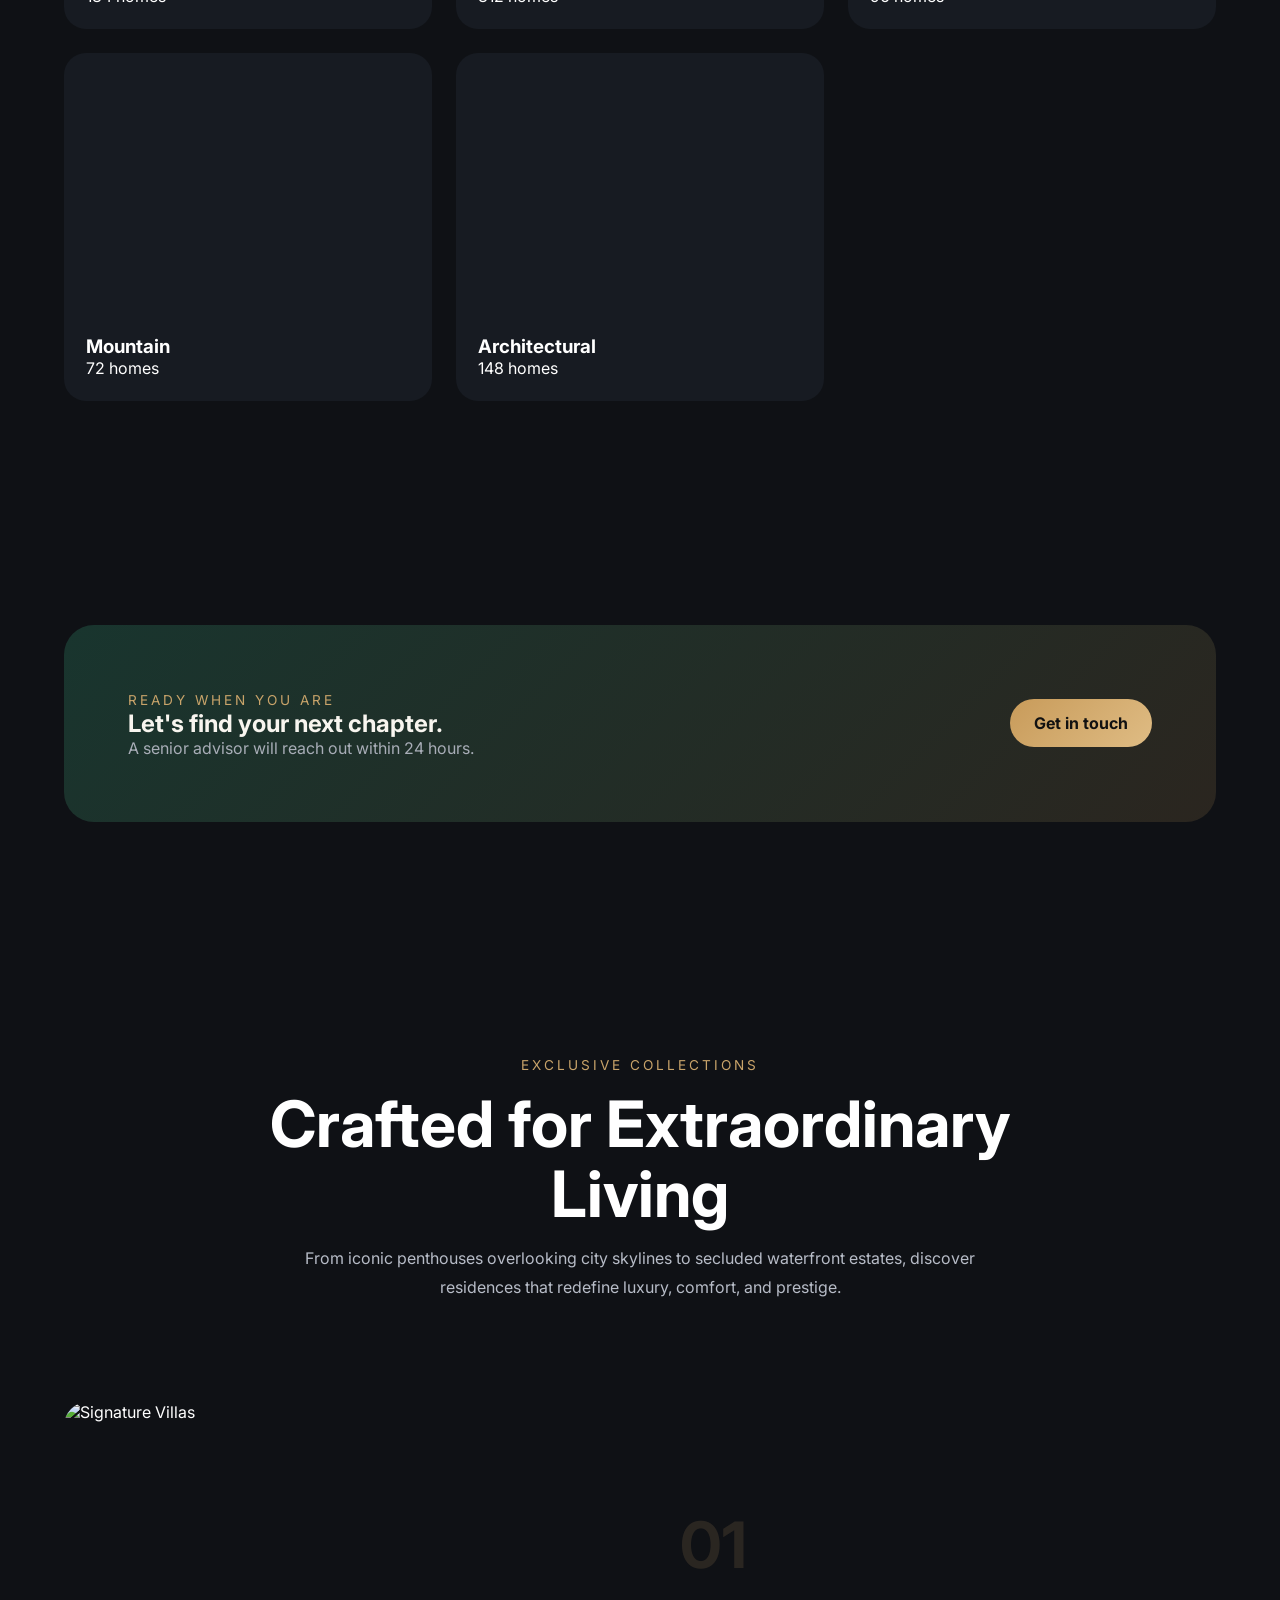
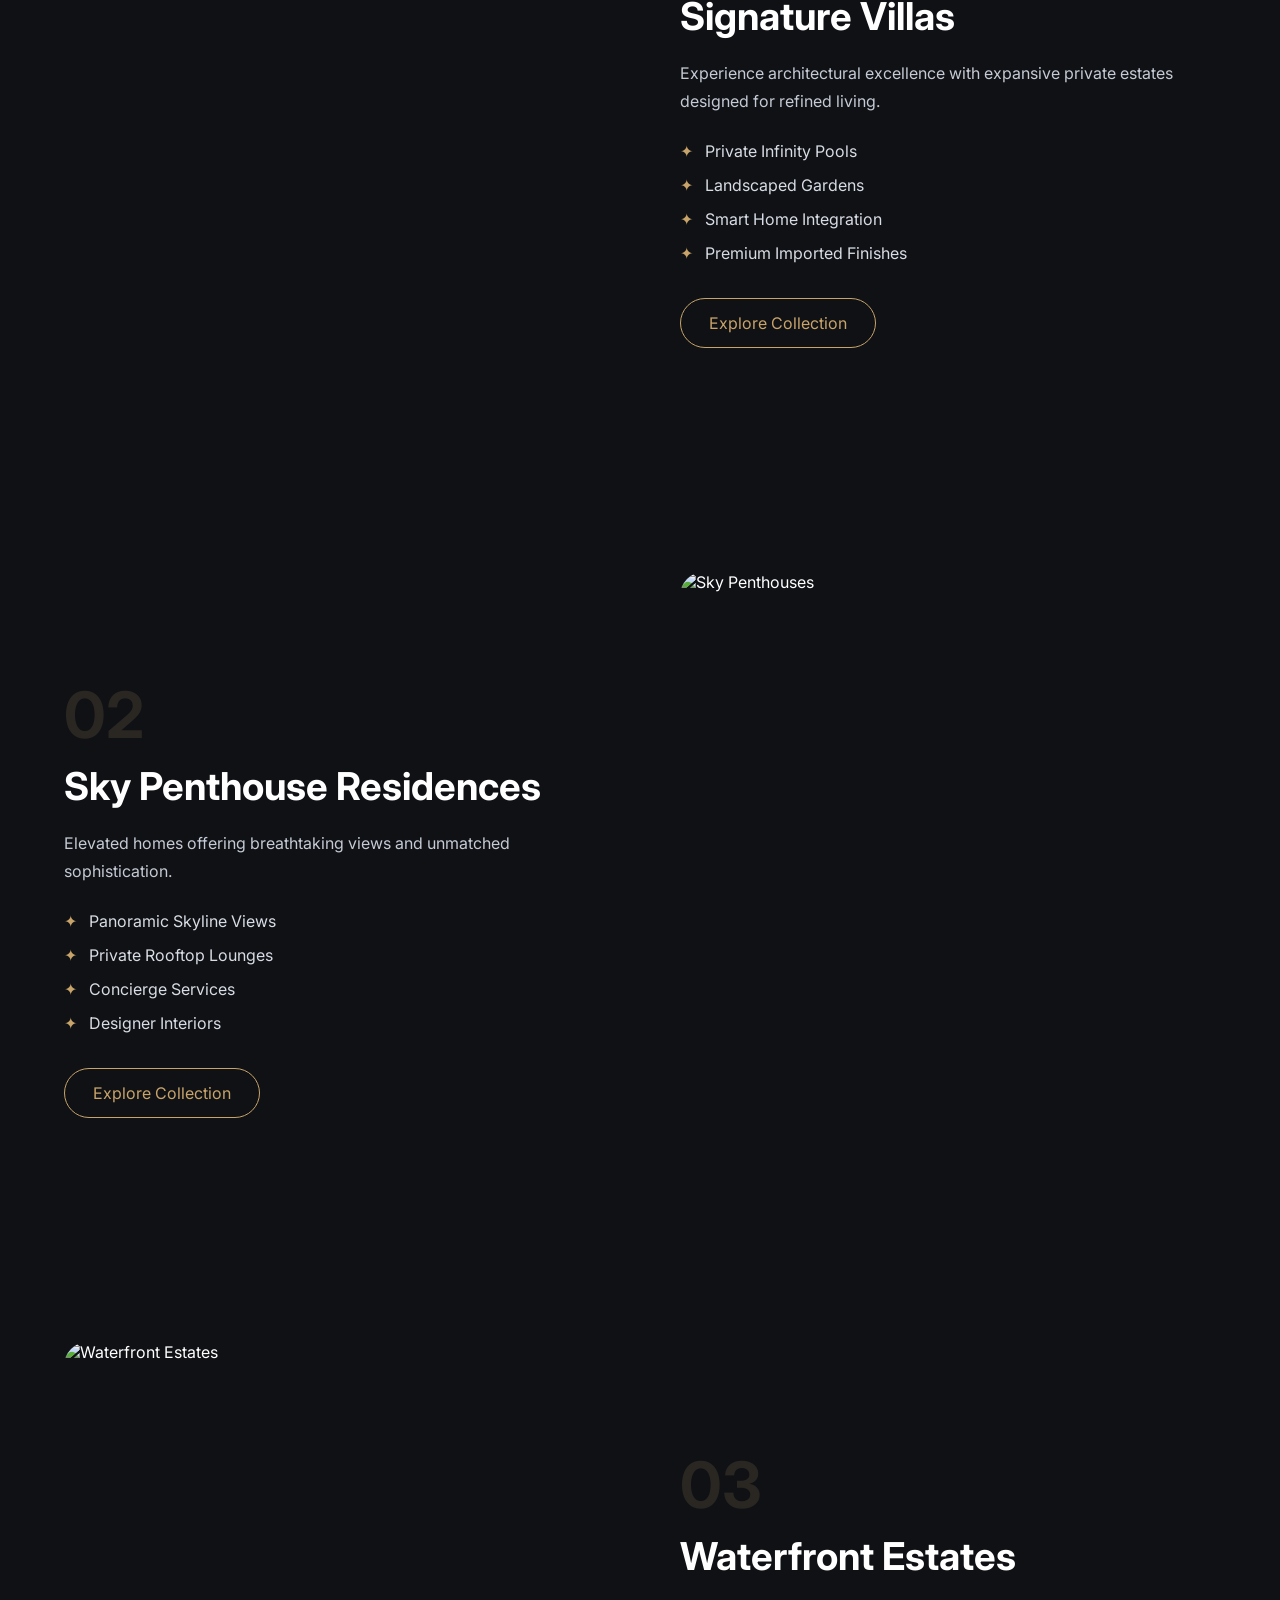
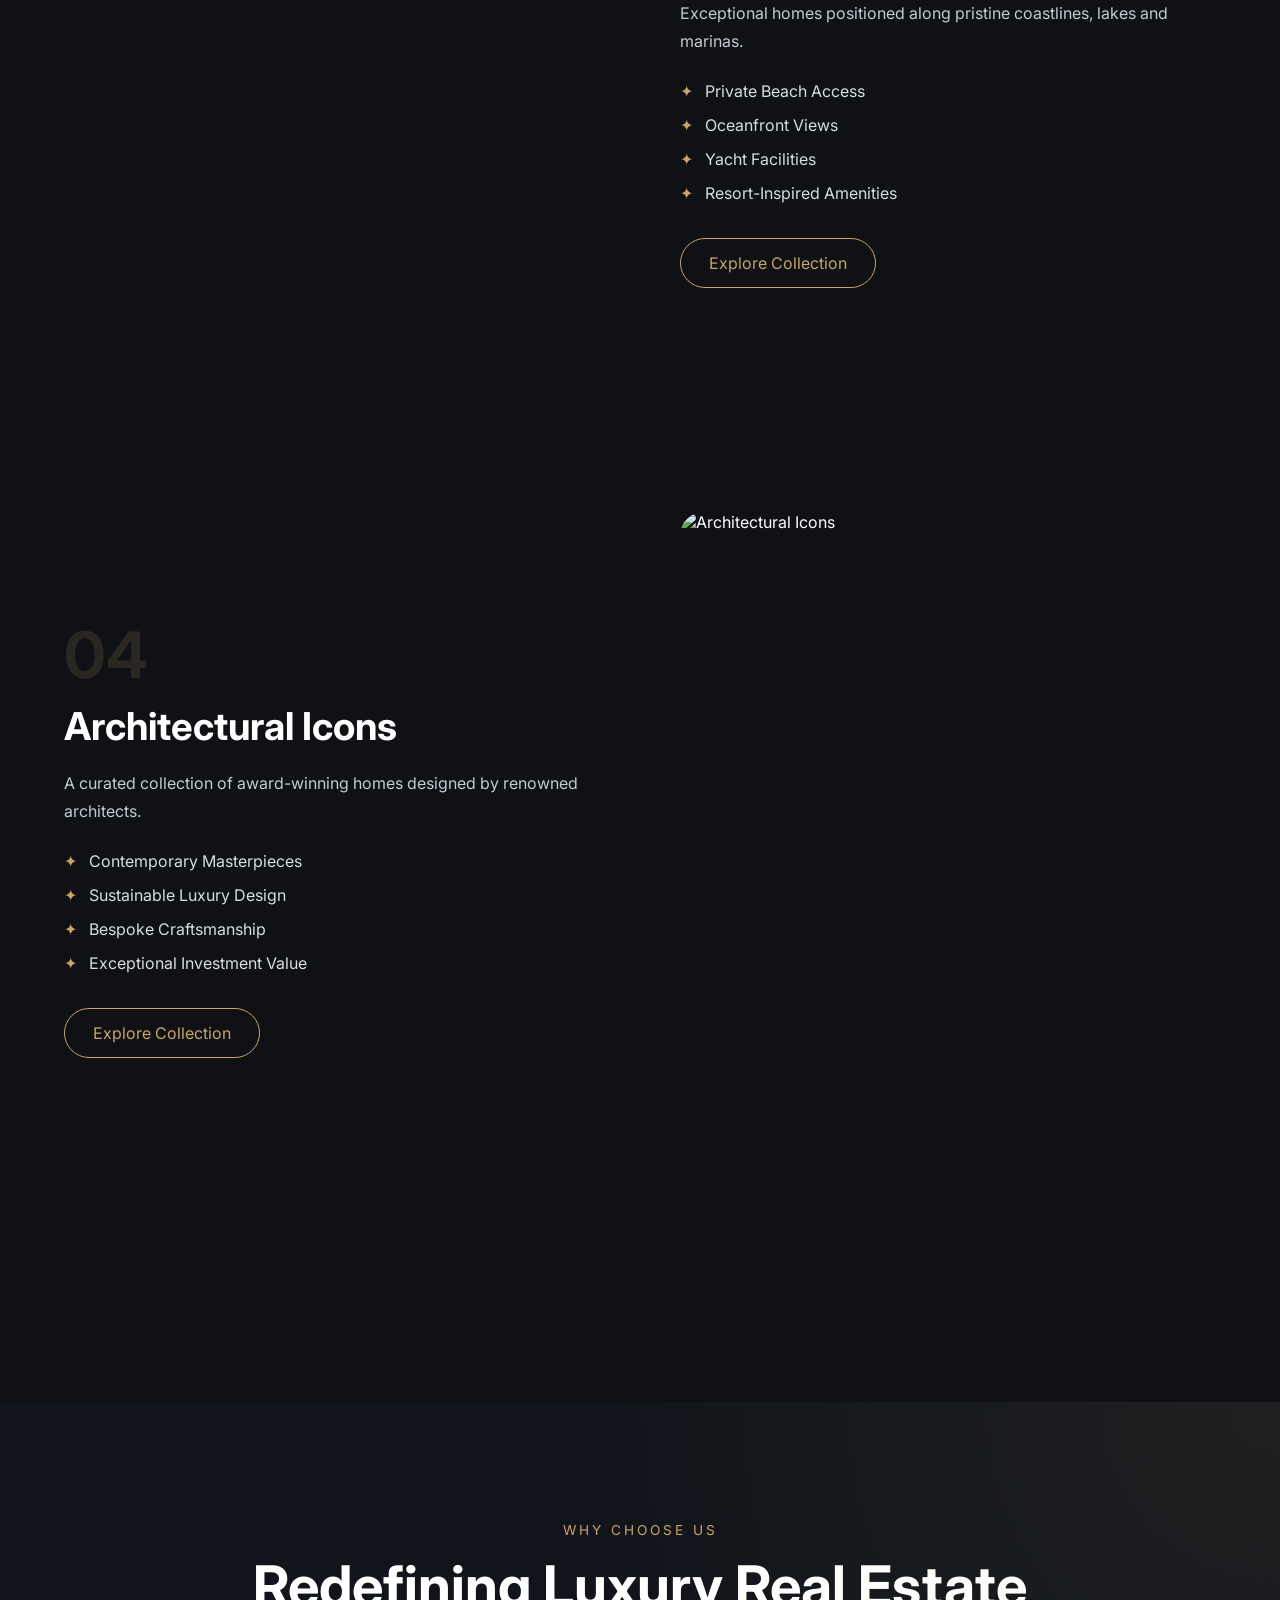
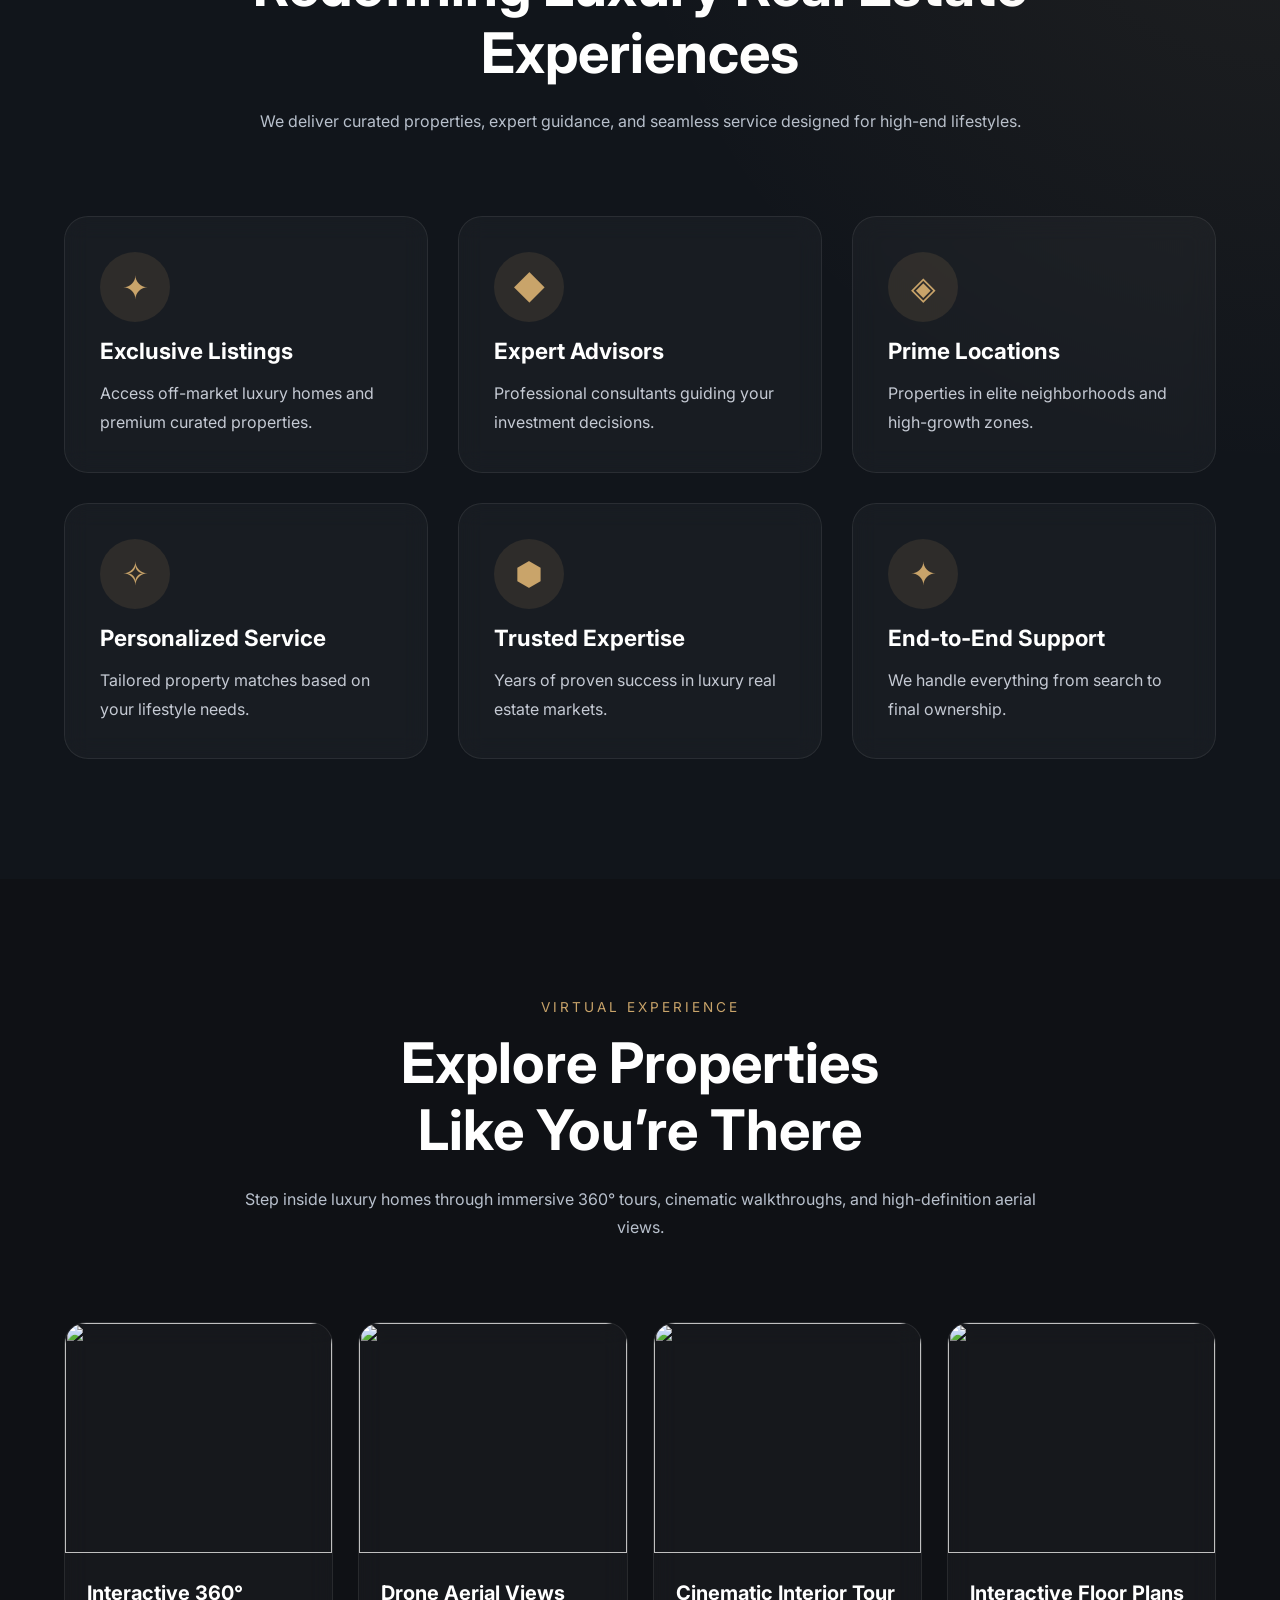
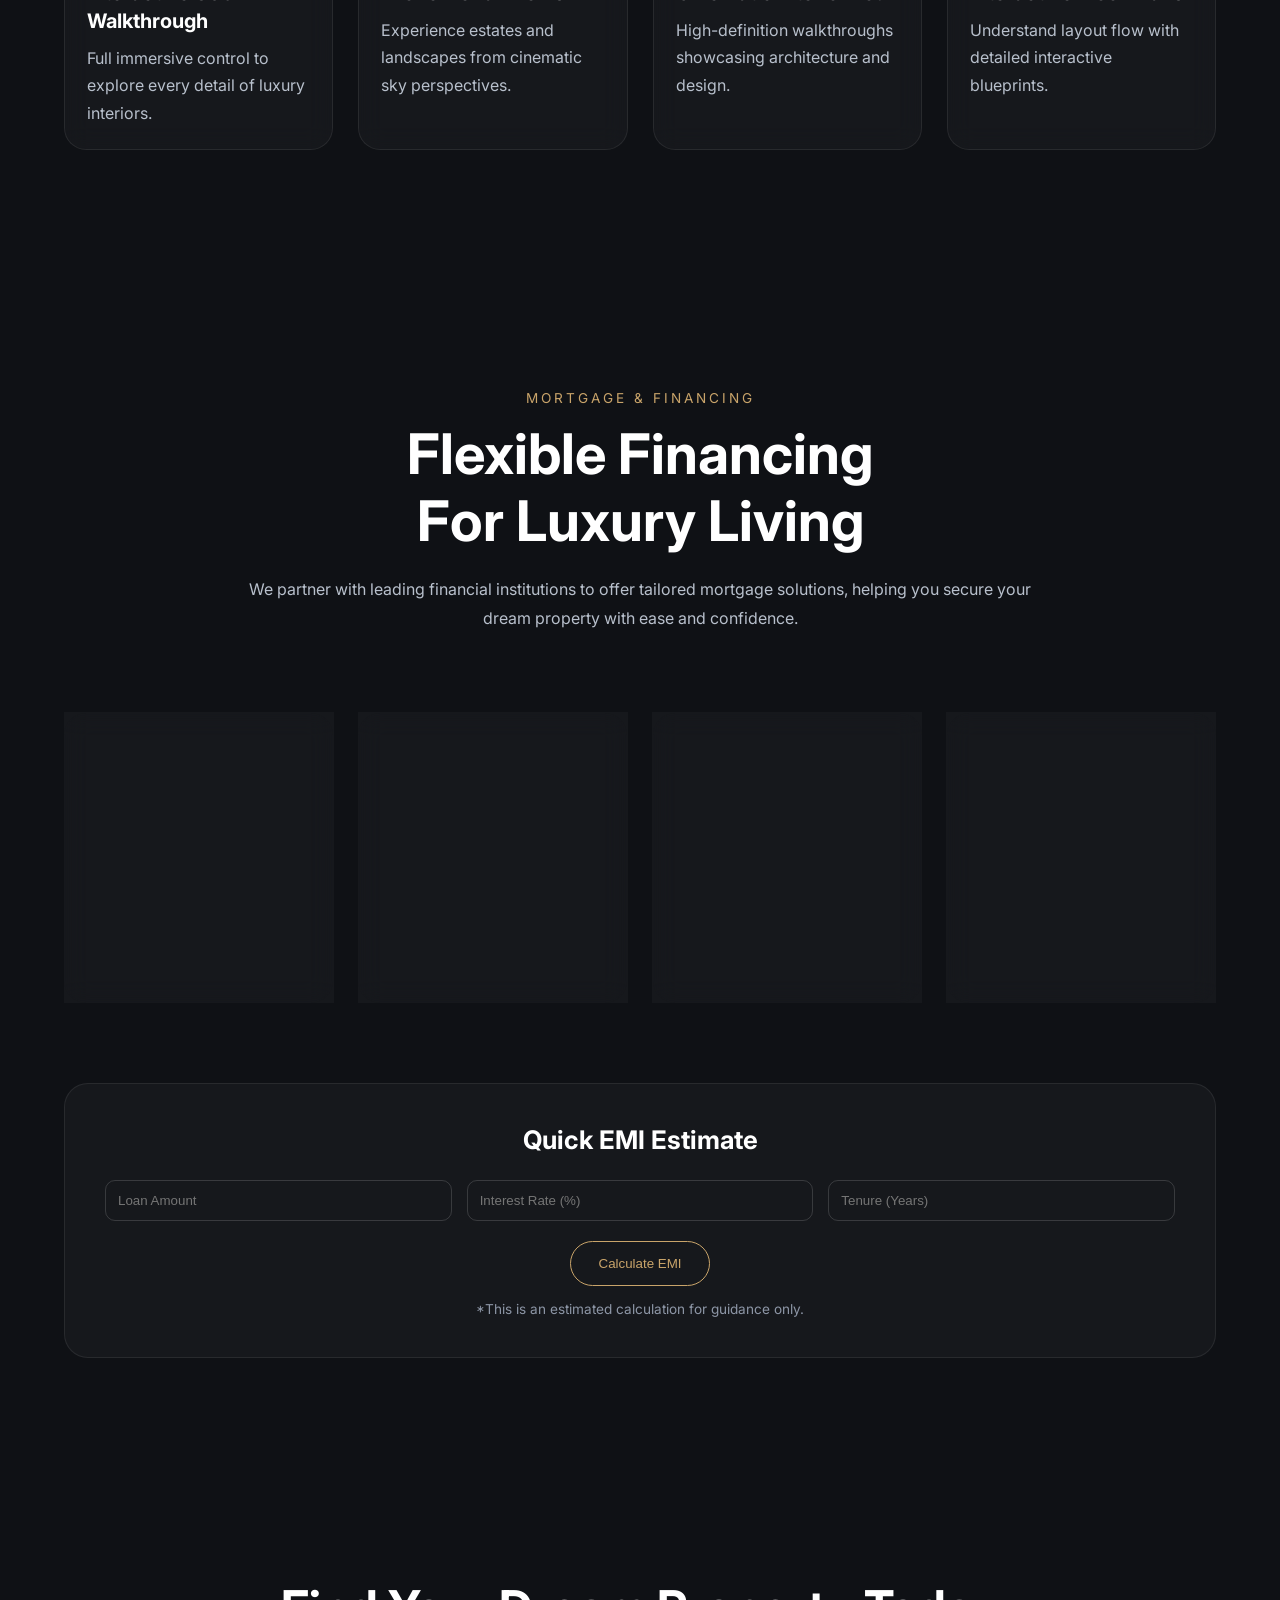
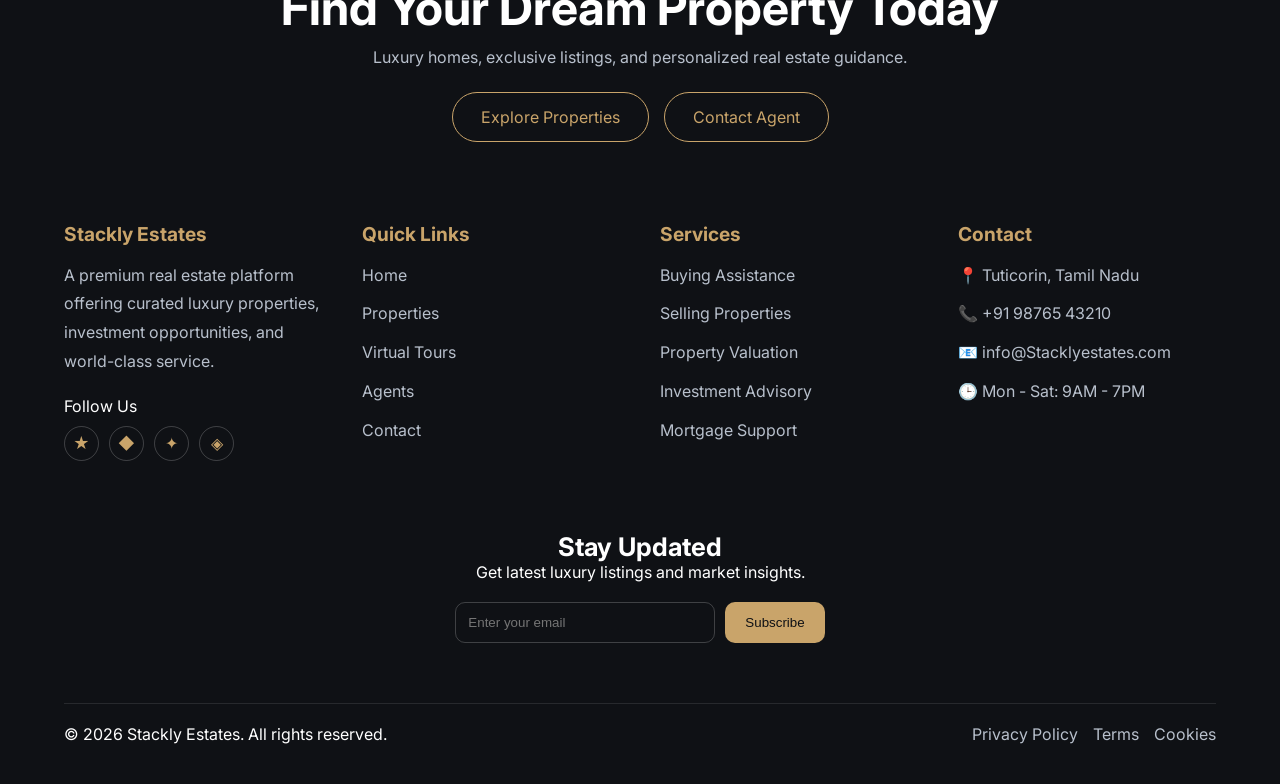
==== commit b0da9086: "dashboard-error" ====
--- a/admin-dashboard.html
+++ b/admin-dashboard.html
@@ -54,8 +54,8 @@
 
       <div class="hero-actions">
 
-        <button>+ Add Property</button>
-        <button>View Reports</button>
+        <button onclick="window.location.href='dashboardError.html'">+ Add Property</button>
+        <button onclick="window.location.href='dashboardError.html'">View Reports</button>
 
       </div>
 
@@ -109,12 +109,12 @@
 
     <div class="action-grid">
 
-      <button class="action-card pop-card">🏠 Add Property</button>
-      <button class="action-card pop-card delay-1">👥 Manage Users</button>
-      <button class="action-card pop-card delay-2">🧑‍💼 Assign Agents</button>
-      <button class="action-card pop-card delay-3">📅 View Appointments</button>
-      <button class="action-card pop-card delay-4">💰 Finance Report</button>
-      <button class="action-card pop-card">📊 Analytics</button>
+      <button class="action-card pop-card" onclick="window.location.href='dashboardError.html'">🏠 Add Property</button>
+      <button class="action-card pop-card delay-1" onclick="window.location.href='dashboardError.html'">👥 Manage Users</button>
+      <button class="action-card pop-card delay-2" onclick="window.location.href='dashboardError.html'">🧑‍💼 Assign Agents</button>
+      <button class="action-card pop-card delay-3" onclick="window.location.href='dashboardError.html'">📅 View Appointments</button>
+      <button class="action-card pop-card delay-4" onclick="window.location.href='dashboardError.html'">💰 Finance Report</button>
+      <button class="action-card pop-card" onclick="window.location.href='dashboardError.html'">📊 Analytics</button>
 
     </div>
 
@@ -172,9 +172,9 @@
 
       <div class="pm-actions">
 
-        <button onclick="openAddProperty()">+ Add Property</button>
-        <button>Pending Approvals</button>
-        <button>Featured Listings</button>
+        <button onclick="openAddProperty()" onclick="window.location.href='dashboardError.html'" >+ Add Property</button>
+        <button onclick="window.location.href='dashboardError.html'">Pending Approvals</button>
+        <button onclick="window.location.href='dashboardError.html'">Featured Listings</button>
 
       </div>
 
@@ -201,7 +201,7 @@
       <option>Penthouse</option>
     </select>
 
-    <button>Filter</button>
+    <button onclick="window.location.href='dashboardError.html'">Filter</button>
 
   </section>
 
@@ -223,9 +223,9 @@
 
         <div class="pm-buttons">
 
-          <button>Edit</button>
-          <button>Feature</button>
-          <button class="danger">Delete</button>
+          <button onclick="window.location.href='dashboardError.html'">Edit</button>
+          <button onclick="window.location.href='dashboardError.html'">Feature</button>
+          <button class="danger" onclick="window.location.href='dashboardError.html'">Delete</button>
 
         </div>
 
@@ -248,9 +248,9 @@
 
         <div class="pm-buttons">
 
-          <button>Approve</button>
-          <button>Edit</button>
-          <button class="danger">Reject</button>
+          <button onclick="window.location.href='dashboardError.html'">Approve</button>
+          <button onclick="window.location.href='dashboardError.html'">Edit</button>
+          <button class="danger" onclick="window.location.href='dashboardError.html'">Reject</button>
 
         </div>
 
@@ -273,8 +273,8 @@
 
         <div class="pm-buttons">
 
-          <button>View</button>
-          <button>Archive</button>
+          <button onclick="window.location.href='dashboardError.html'">View</button>
+          <button onclick="window.location.href='dashboardError.html'">Archive</button>
 
         </div>
 
@@ -330,7 +330,7 @@
       <option>Pending</option>
     </select>
 
-    <button>Search</button>
+    <button onclick="window.location.href='dashboardError.html'">Search</button>
 
   </section>
 
@@ -369,8 +369,8 @@
           <td>12 Jan 2026</td>
 
           <td>
-            <button class="btn view">View</button>
-            <button class="btn block">Block</button>
+            <button class="btn view" onclick="window.location.href='dashboardError.html'">View</button>
+            <button class="btn block" onclick="window.location.href='dashboardError.html'">Block</button>
           </td>
         </tr>
 
@@ -391,8 +391,8 @@
           <td>05 Feb 2026</td>
 
           <td>
-            <button class="btn approve">Approve</button>
-            <button class="btn block">Block</button>
+            <button class="btn approve" onclick="window.location.href='dashboardError.html'">Approve</button>
+            <button class="btn block" onclick="window.location.href='dashboardError.html'">Block</button>
           </td>
         </tr>
 
@@ -413,7 +413,7 @@
           <td>01 Jan 2026</td>
 
           <td>
-            <button class="btn view">View</button>
+            <button class="btn view" onclick="window.location.href='dashboardError.html'">View</button>
           </td>
         </tr>
 
@@ -468,7 +468,7 @@
       <option>Low</option>
     </select>
 
-    <button>Mark All Read</button>
+    <button onclick="window.location.href='dashboardError.html'">Mark All Read</button>
 
   </section>
 
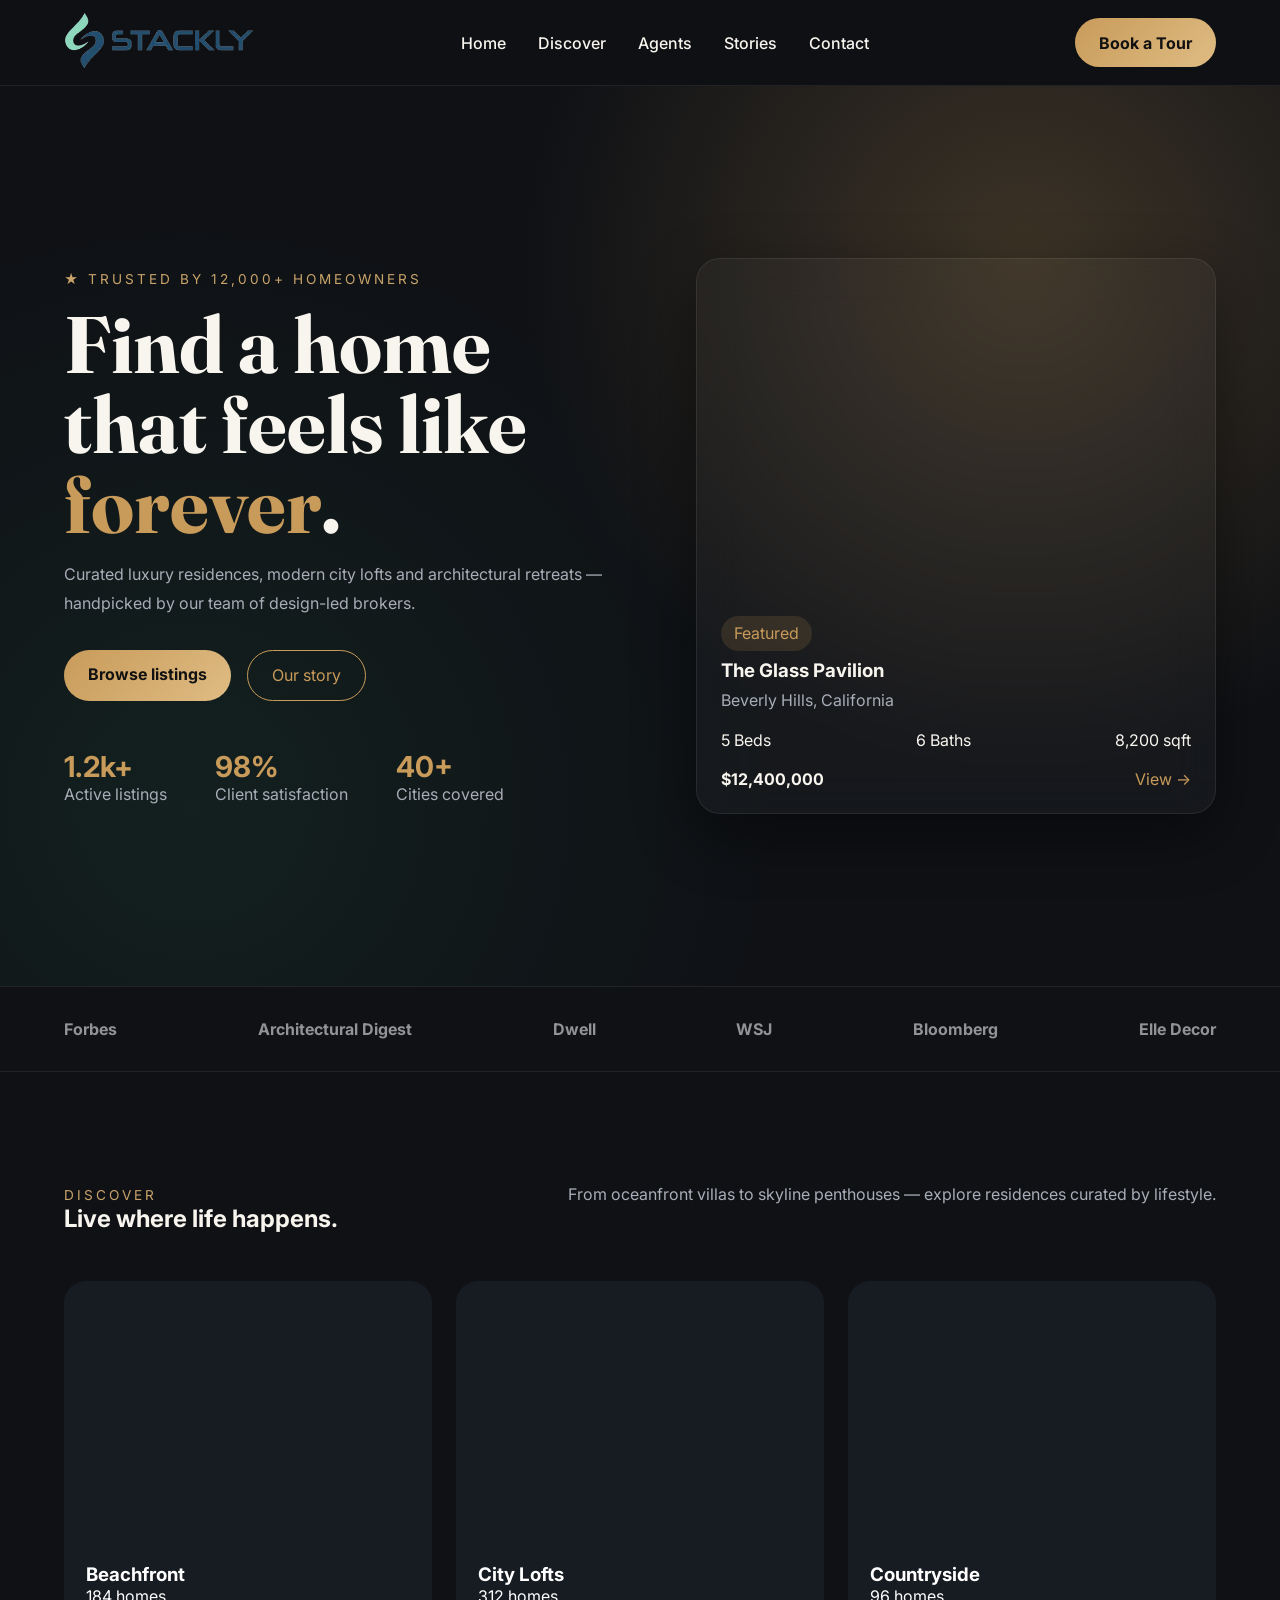
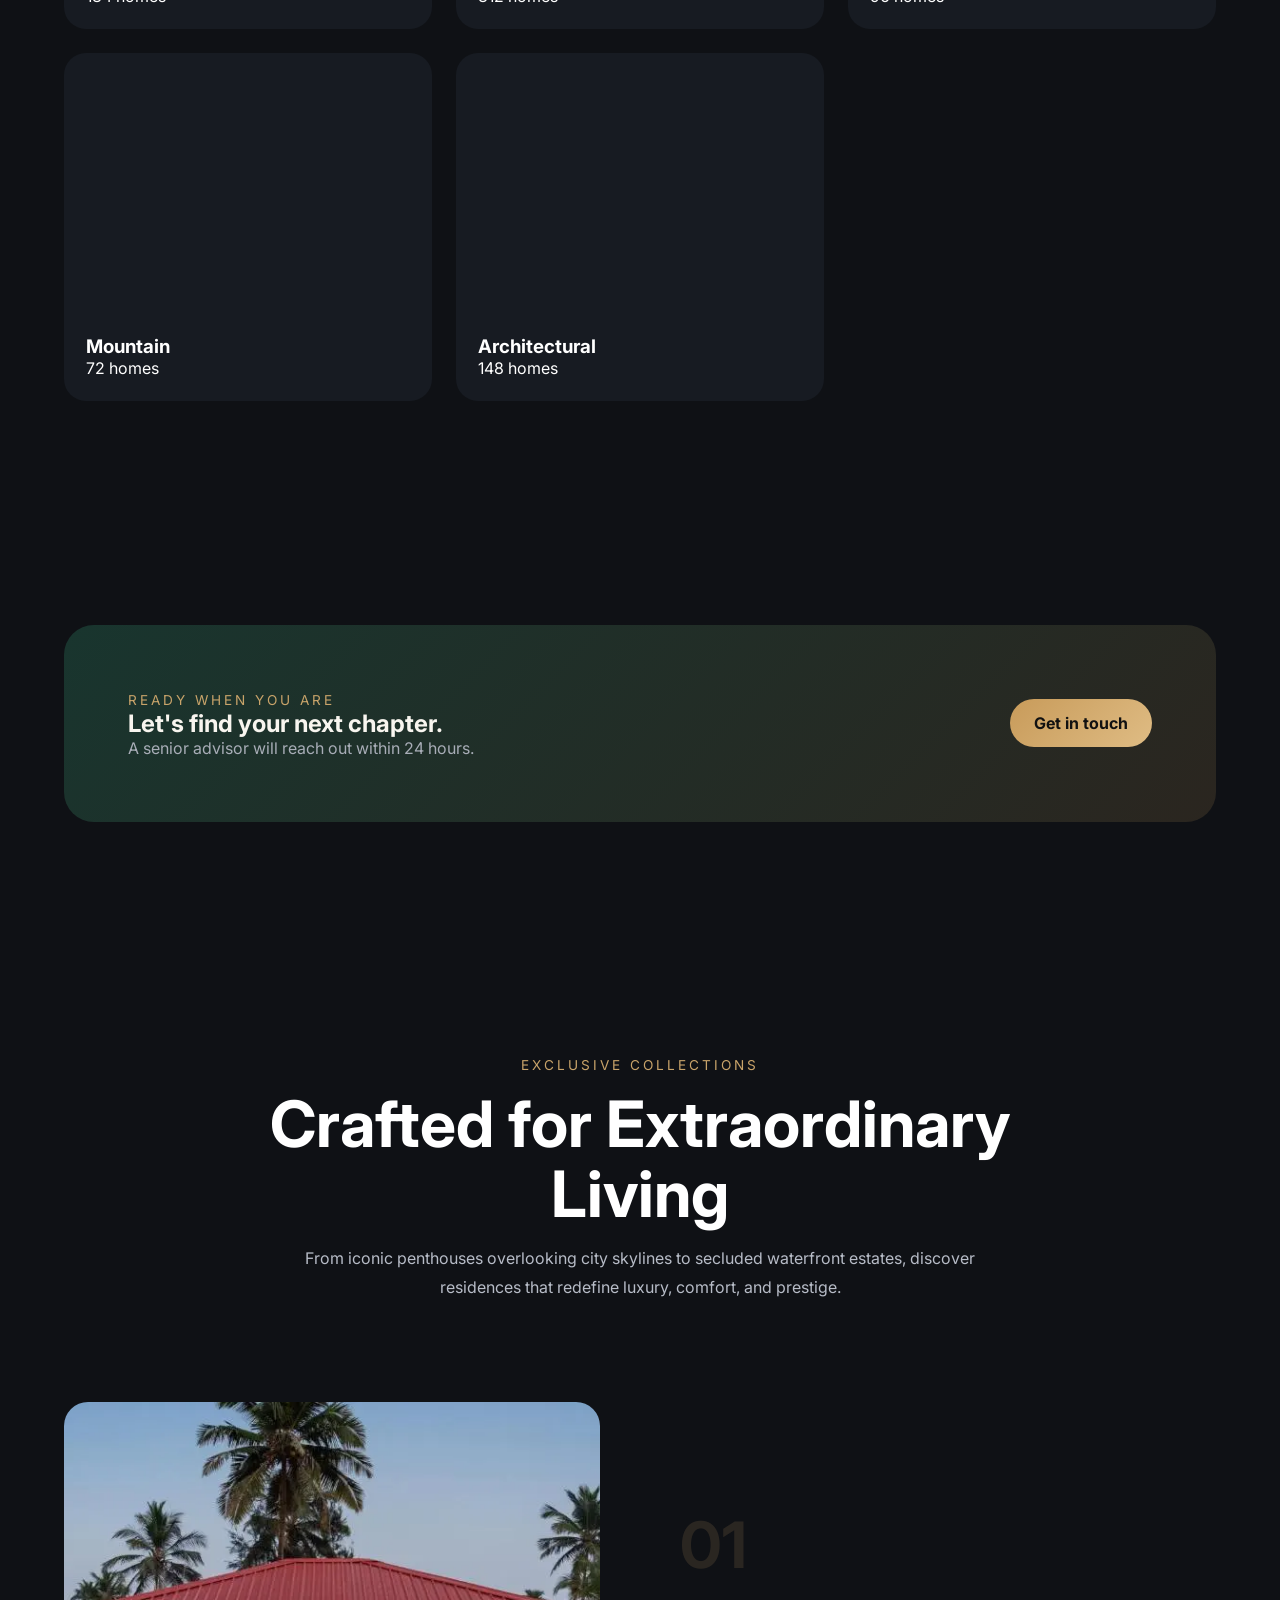
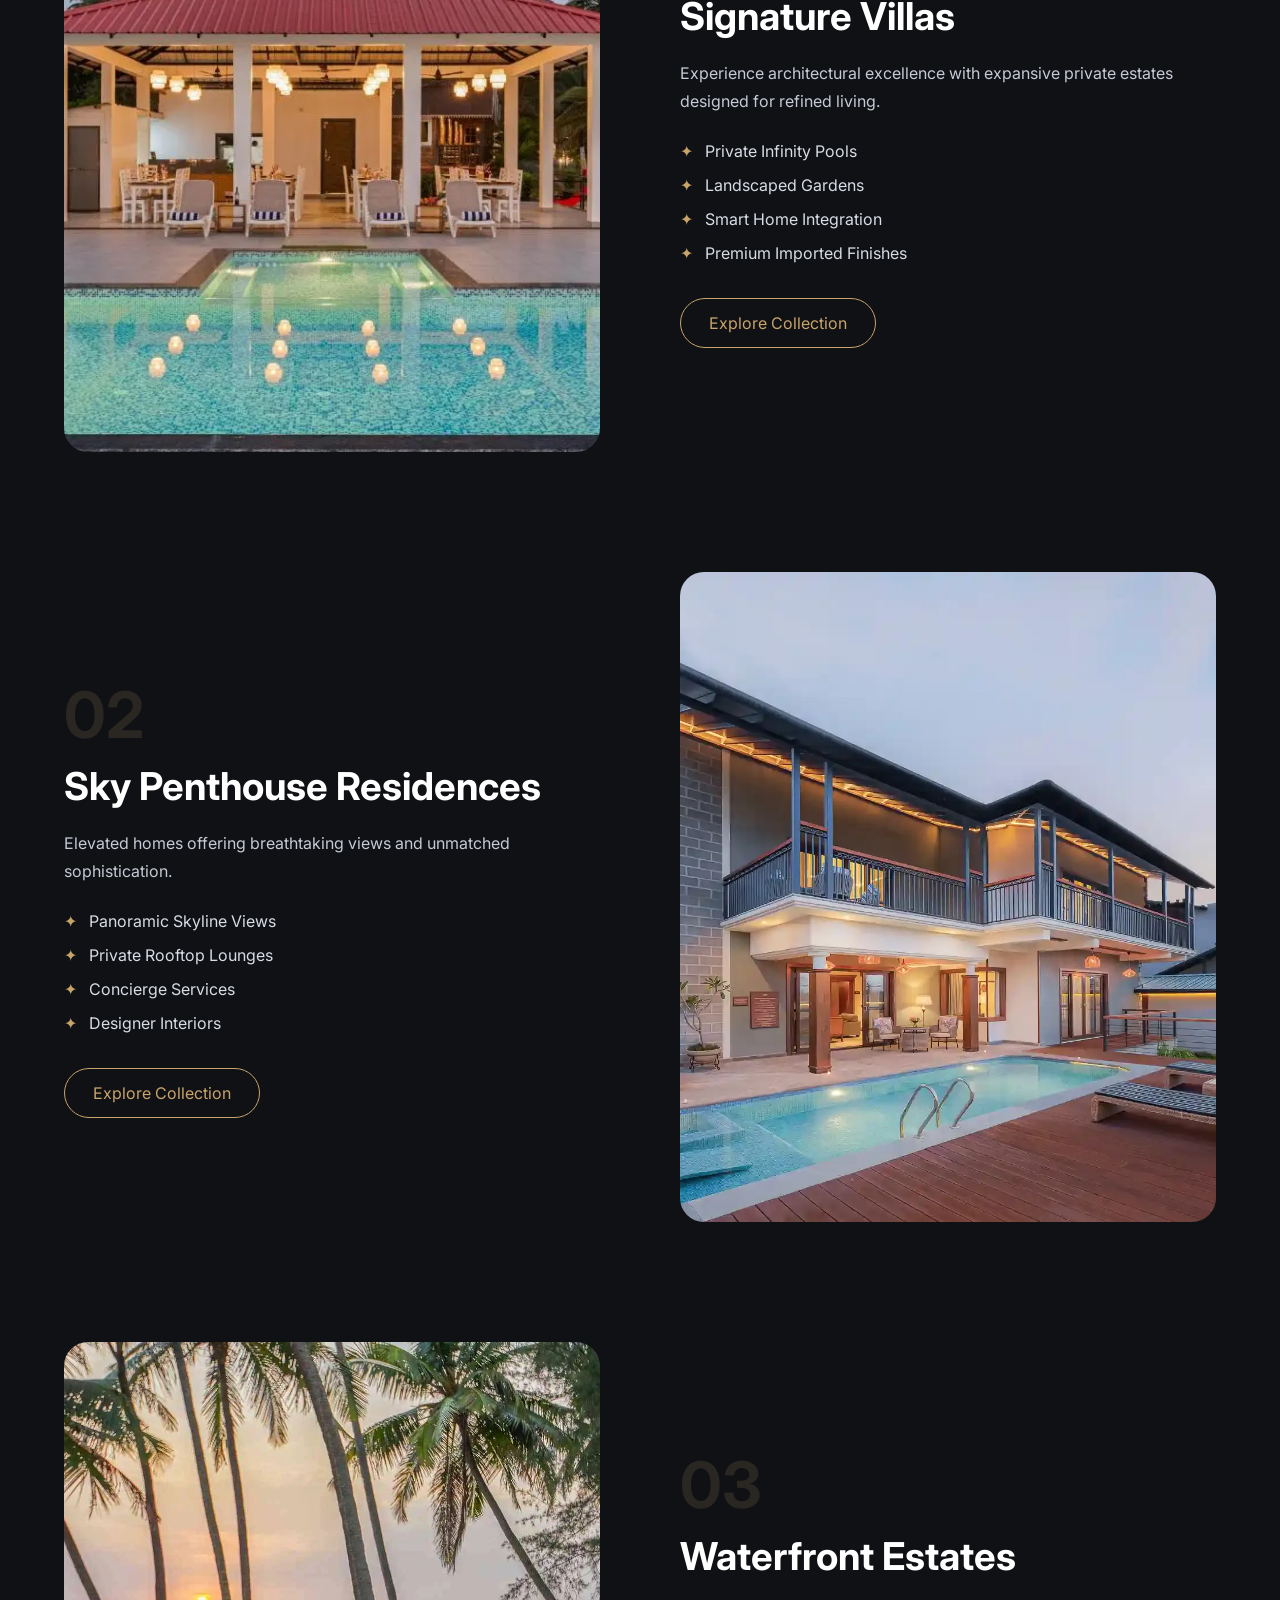
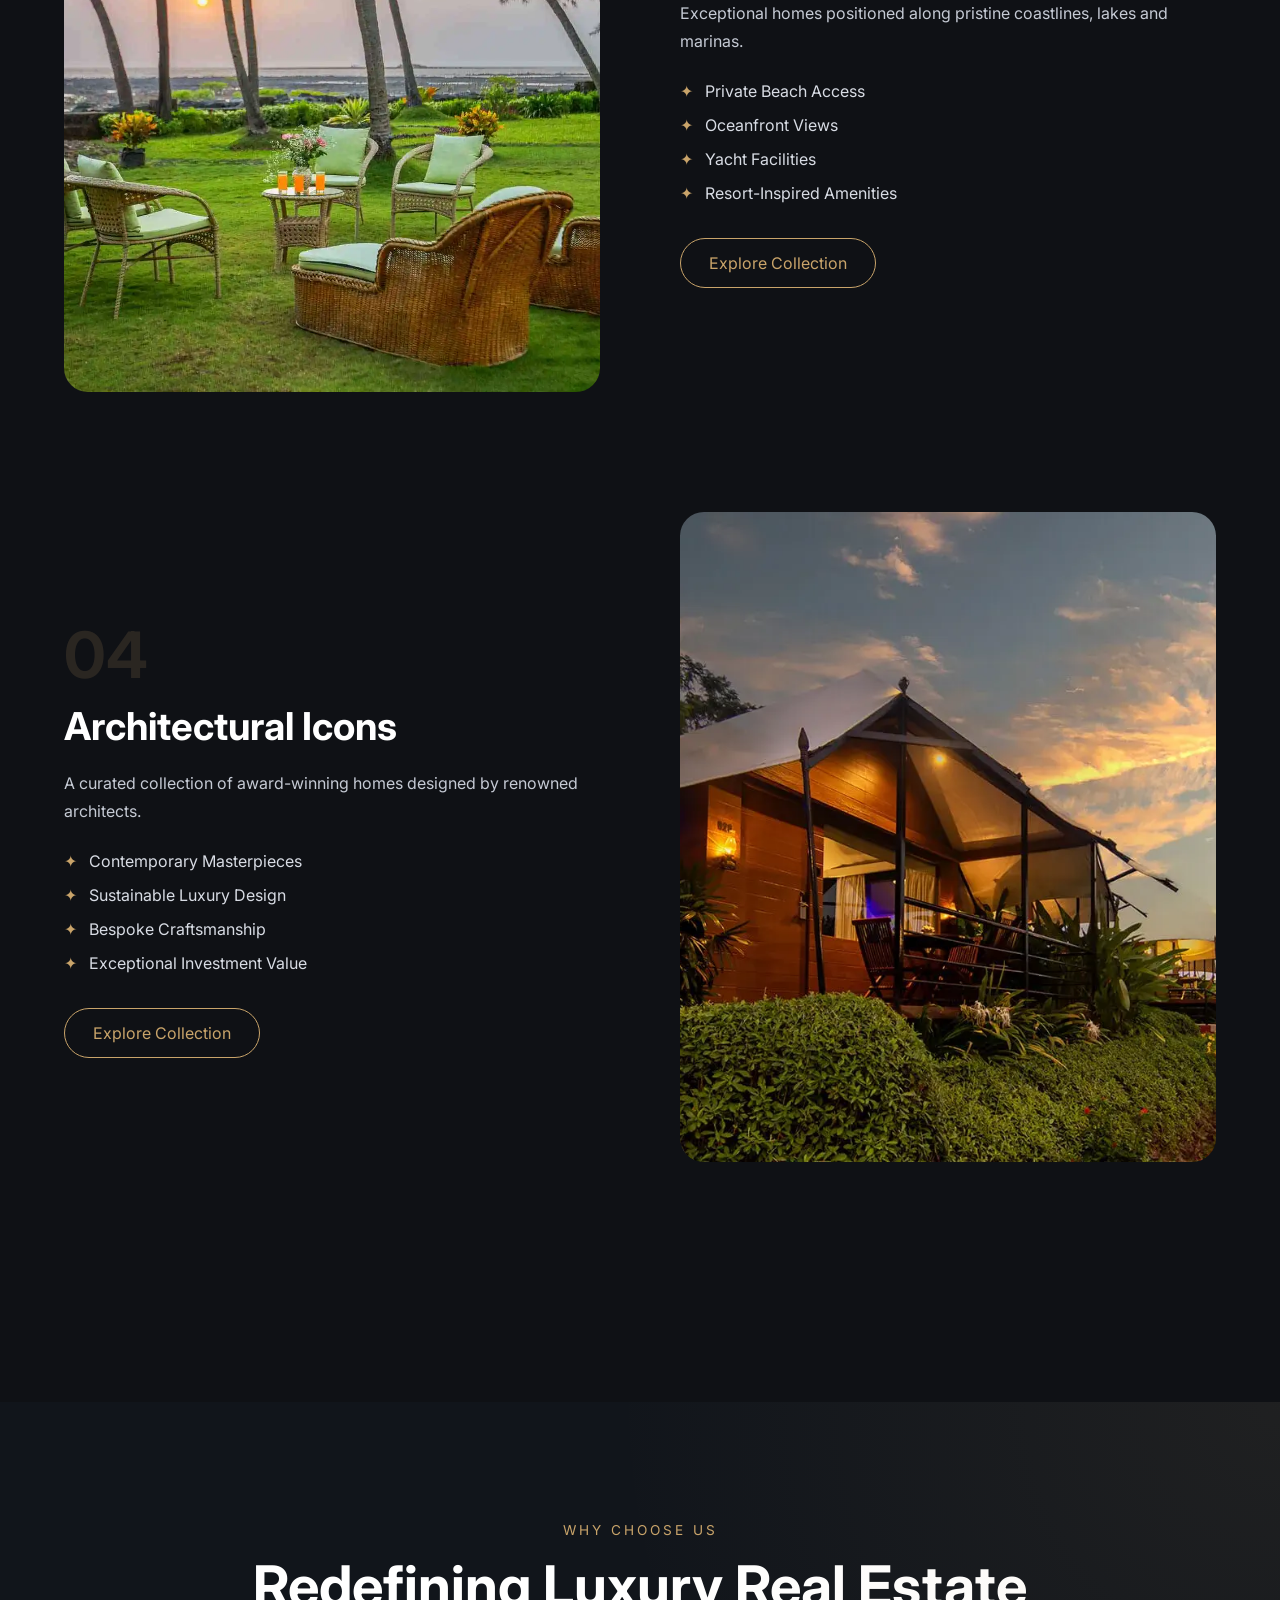
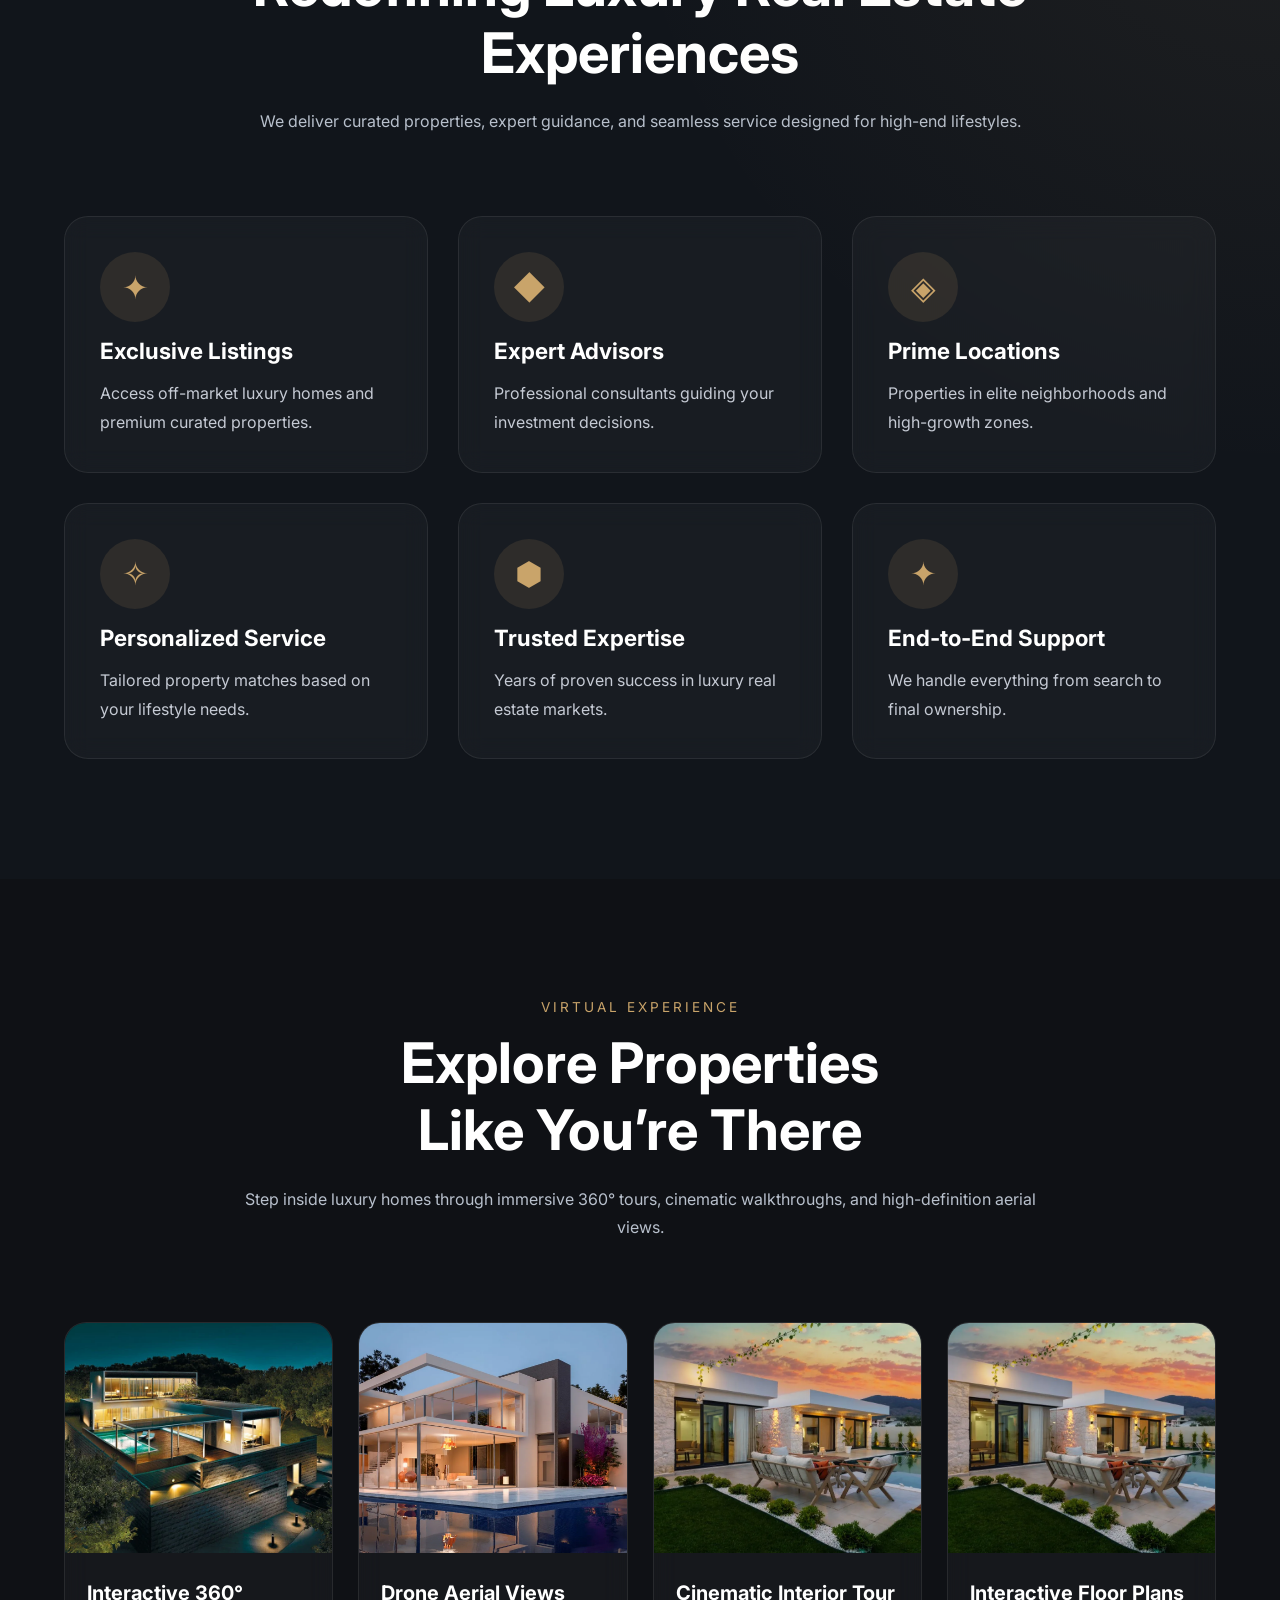
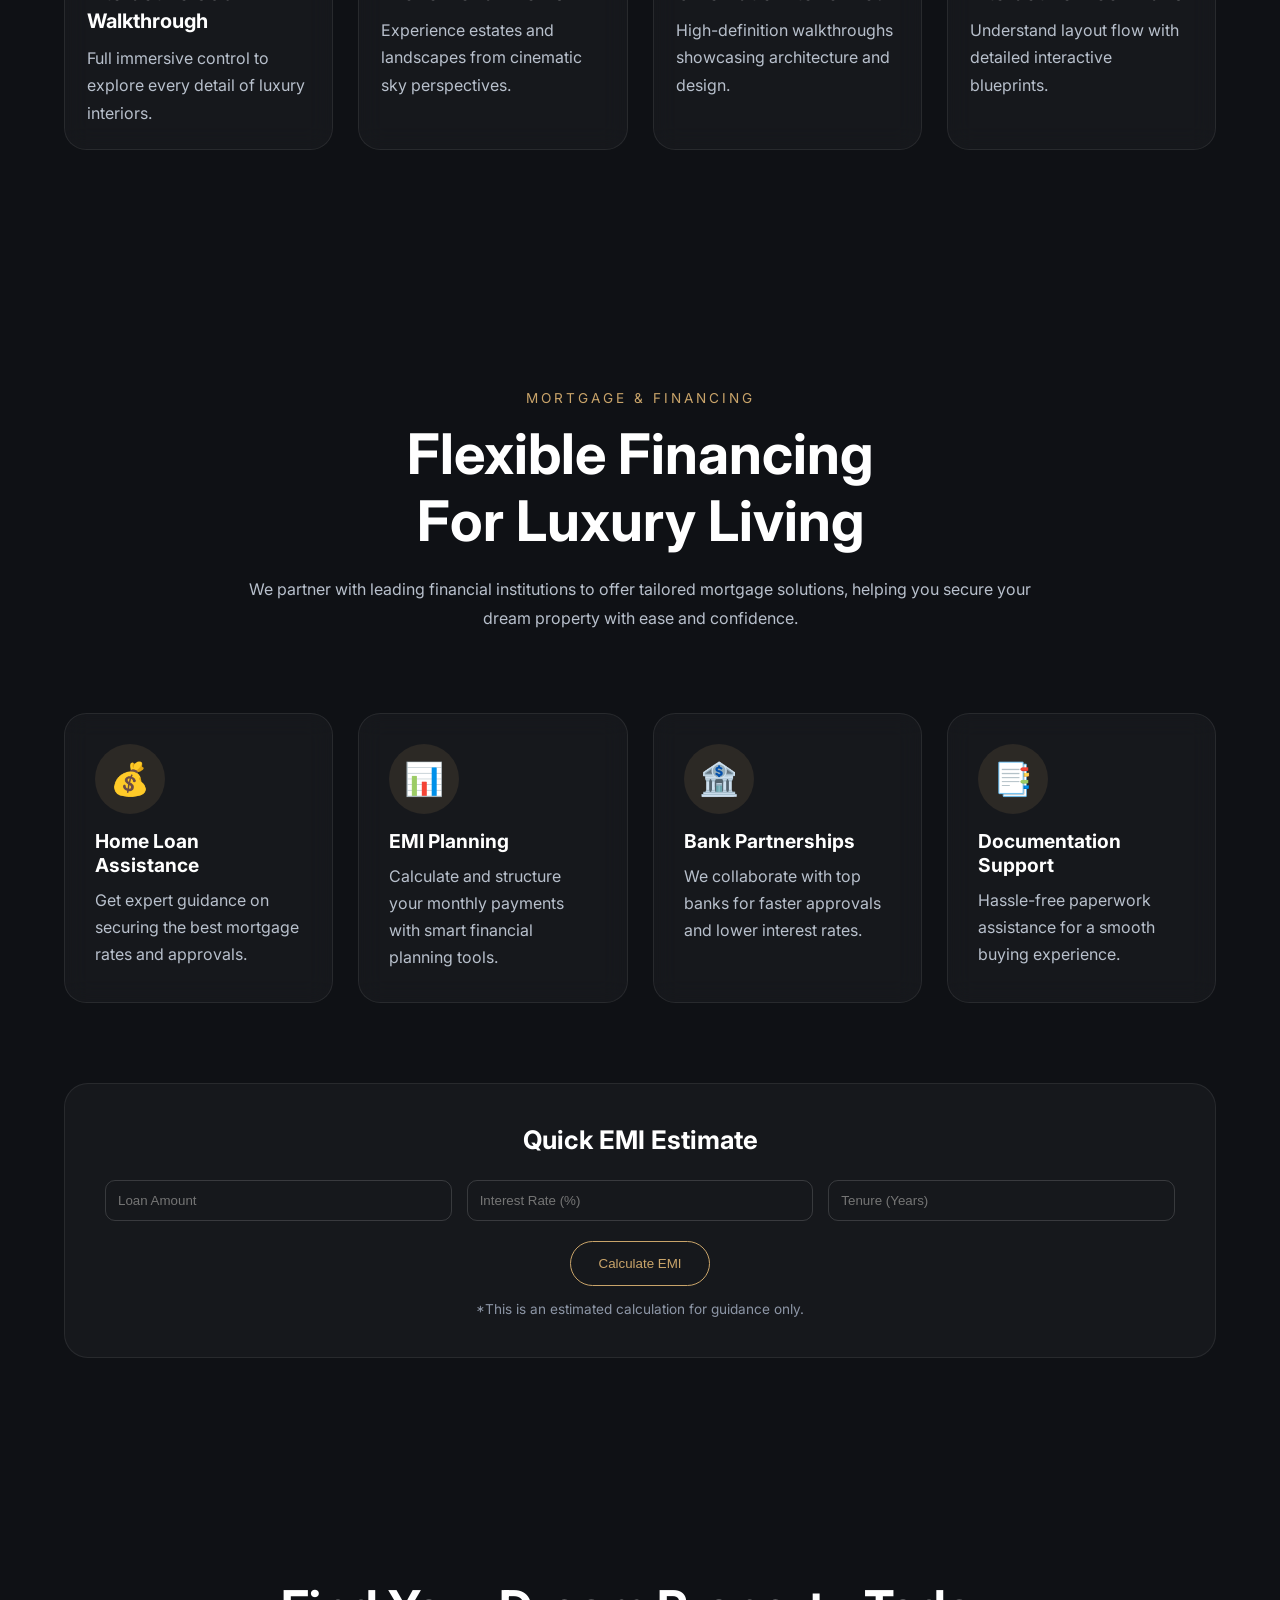
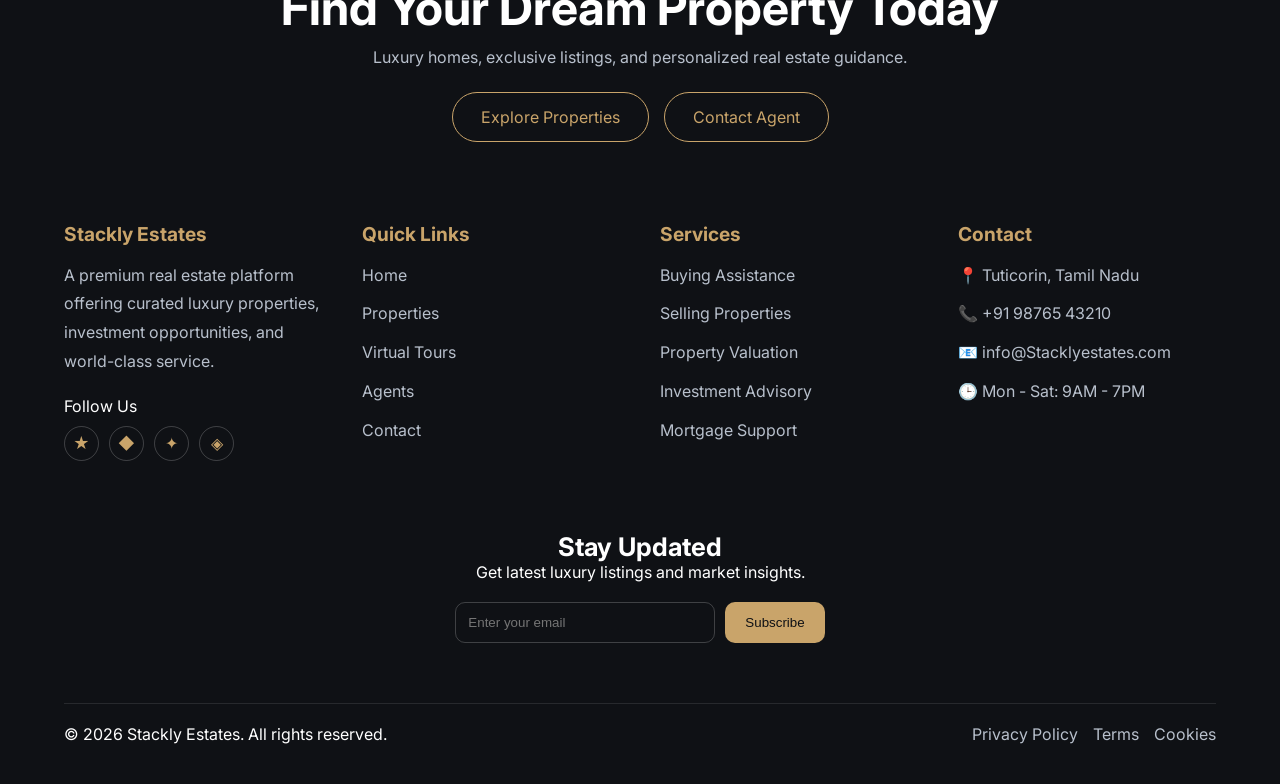
==== commit 65506bce: "imgs" ====
--- a/admin-dashboard.html
+++ b/admin-dashboard.html
@@ -45,7 +45,7 @@
 
       <span class="tag">ADMIN CONTROL CENTER</span>
 
-      <h1>Welcome Back, Admin 👑</h1>
+      <h1>Welcome Back, <span id="userName">Sridhar</span>👑</h1>
 
       <p>
         Manage properties, users, agents, and system performance
@@ -210,7 +210,7 @@
 
     <div class="pm-card pop-card">
 
-      <img src="https://images.unsplash.com/photo-1600585154340-be6161a56a0c" />
+      <img src="images/ANI-20230324084320.webp" />
 
       <div class="pm-content">
 
@@ -235,7 +235,7 @@
 
     <div class="pm-card pop-card delay-1">
 
-      <img src="https://images.unsplash.com/photo-1600607687920-4e2a09cf159d" />
+      <img src="images/img-1.webp" />
 
       <div class="pm-content">
 
@@ -260,7 +260,7 @@
 
     <div class="pm-card pop-card delay-2">
 
-      <img src="https://images.unsplash.com/photo-1600566752355-35792bedcfea" />
+      <img src="images/img-11.webp" />
 
       <div class="pm-content">
 
@@ -355,7 +355,7 @@
         <tr>
           <td>
             <div class="user-info">
-              <img src="https://i.pravatar.cc/50?img=12">
+              <img src="images/img-2.webp">
               <span>Rahul Sharma</span>
             </div>
           </td>
@@ -377,7 +377,7 @@
         <tr>
           <td>
             <div class="user-info">
-              <img src="https://i.pravatar.cc/50?img=32">
+              <img src="images/img10.webp">
               <span>Priya Nair</span>
             </div>
           </td>
@@ -399,7 +399,7 @@
         <tr>
           <td>
             <div class="user-info">
-              <img src="https://i.pravatar.cc/50?img=5">
+              <img src="images/img12.webp">
               <span>Admin Team</span>
             </div>
           </td>
--- a/css/admin-dashboard.css
+++ b/css/admin-dashboard.css
@@ -1066,4 +1066,29 @@
 
 .sidebar button:active{
     transform: scale(.98);
+}
+
+
+.popup-right input,
+.popup-right select{
+
+    width:100%;
+
+    height:58px;
+
+    background:
+    rgba(255,255,255,.03);
+
+    border:
+    1px solid rgba(255,255,255,.08);
+
+    border-radius:14px;
+
+    color:#000000;
+
+    padding:0 18px;
+
+    margin-bottom:16px;
+
+    transition:.3s;
 }
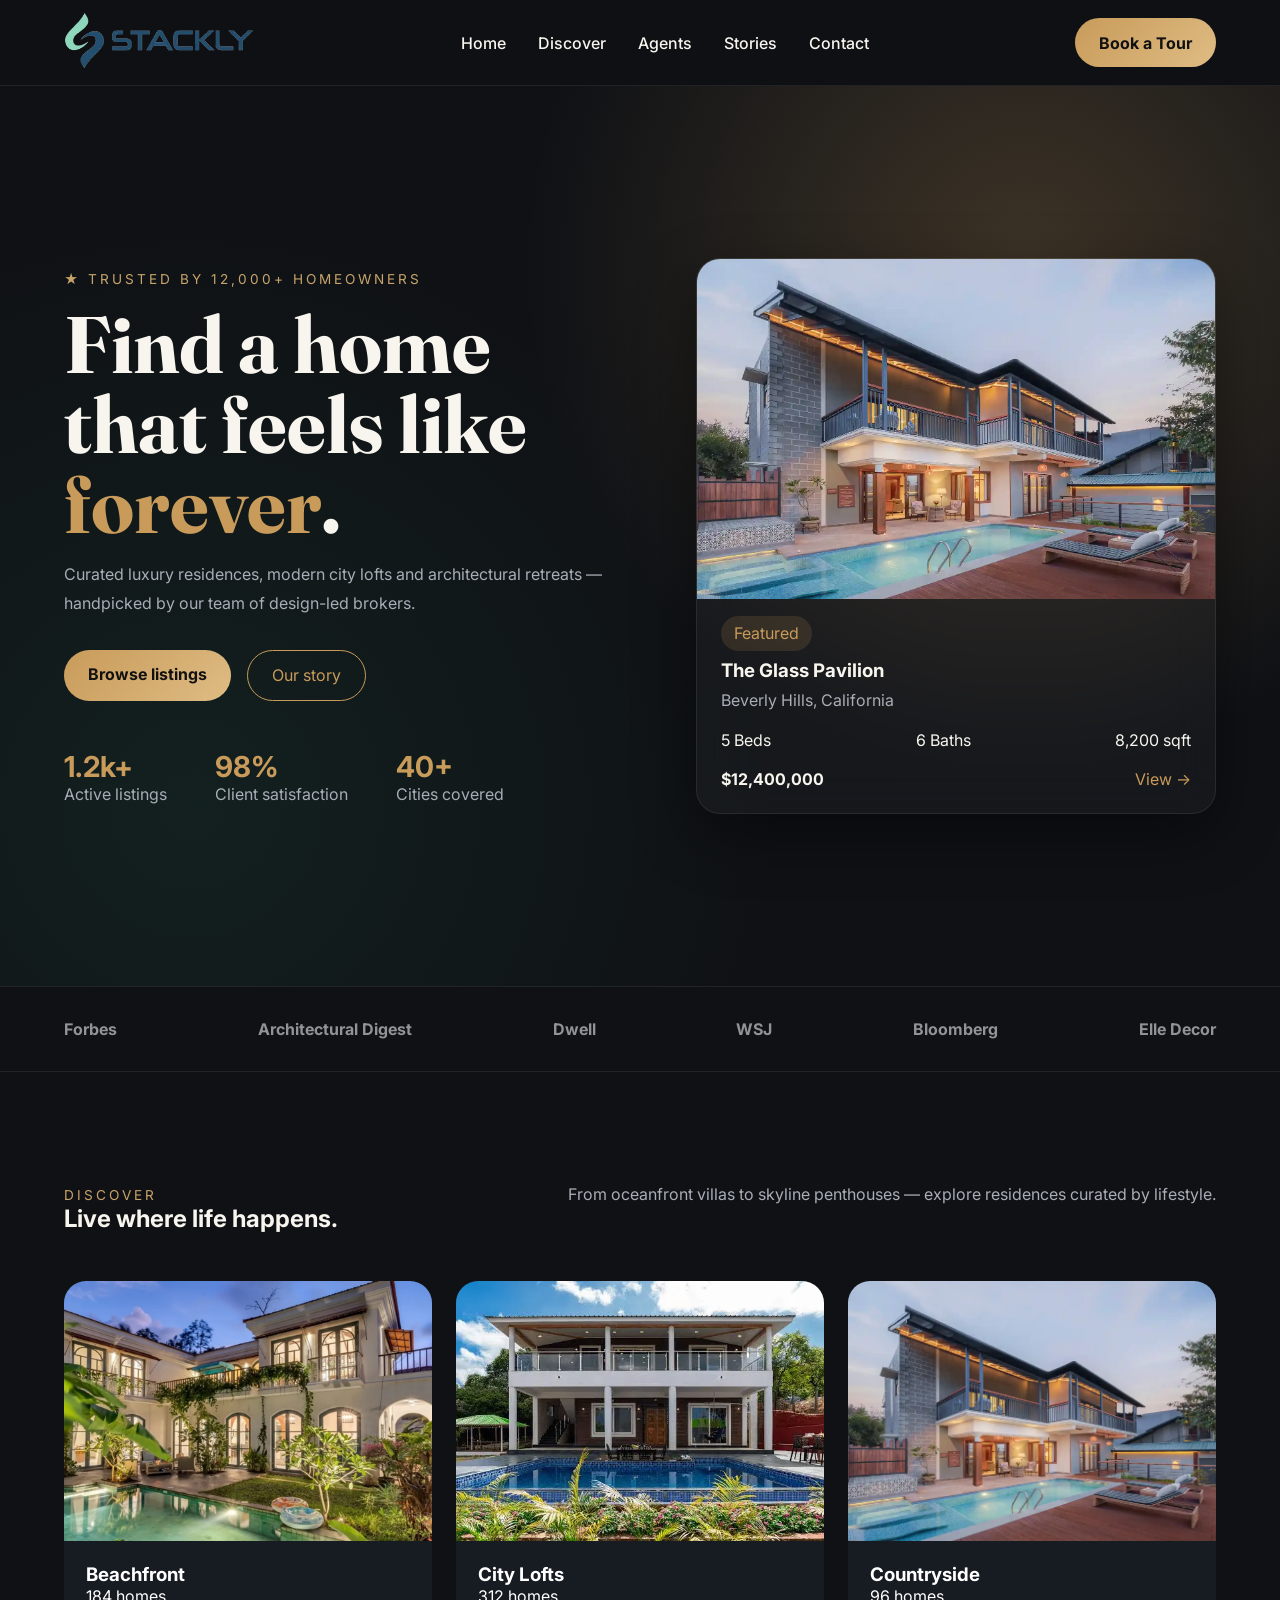
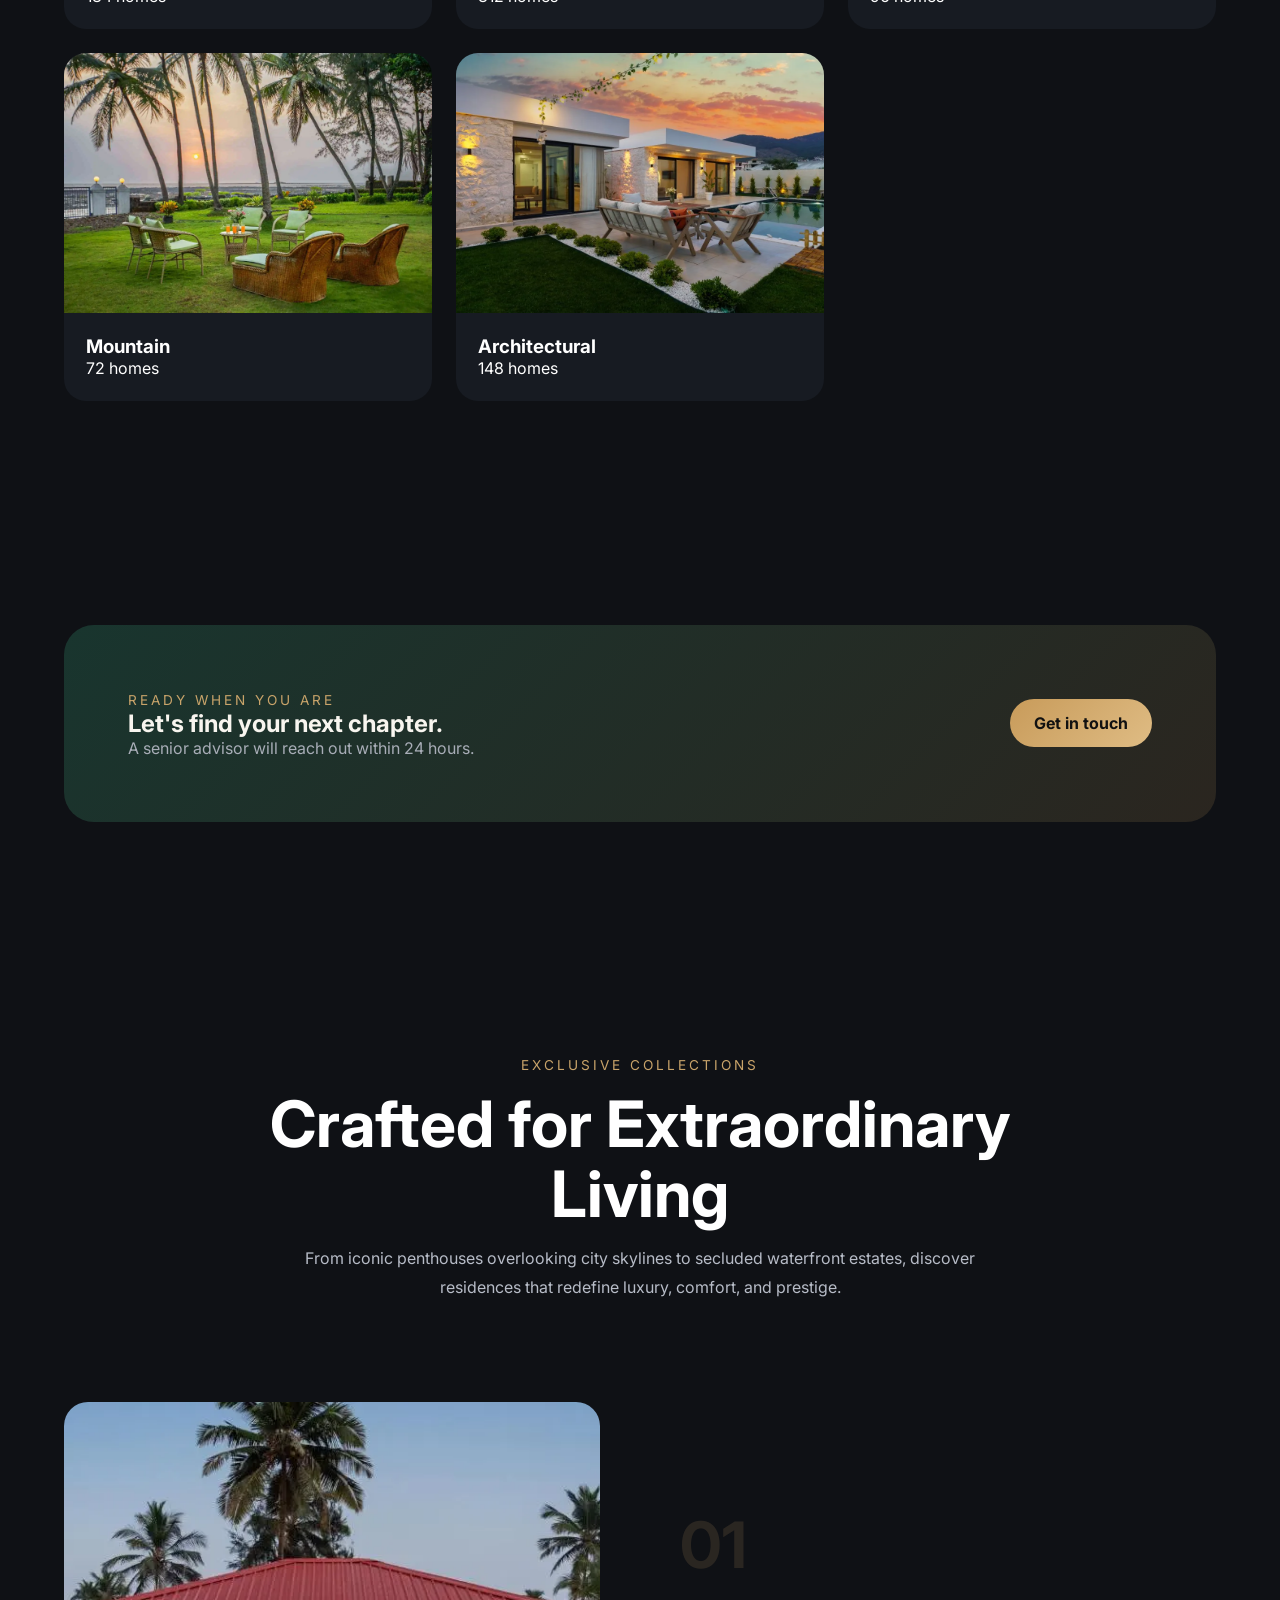
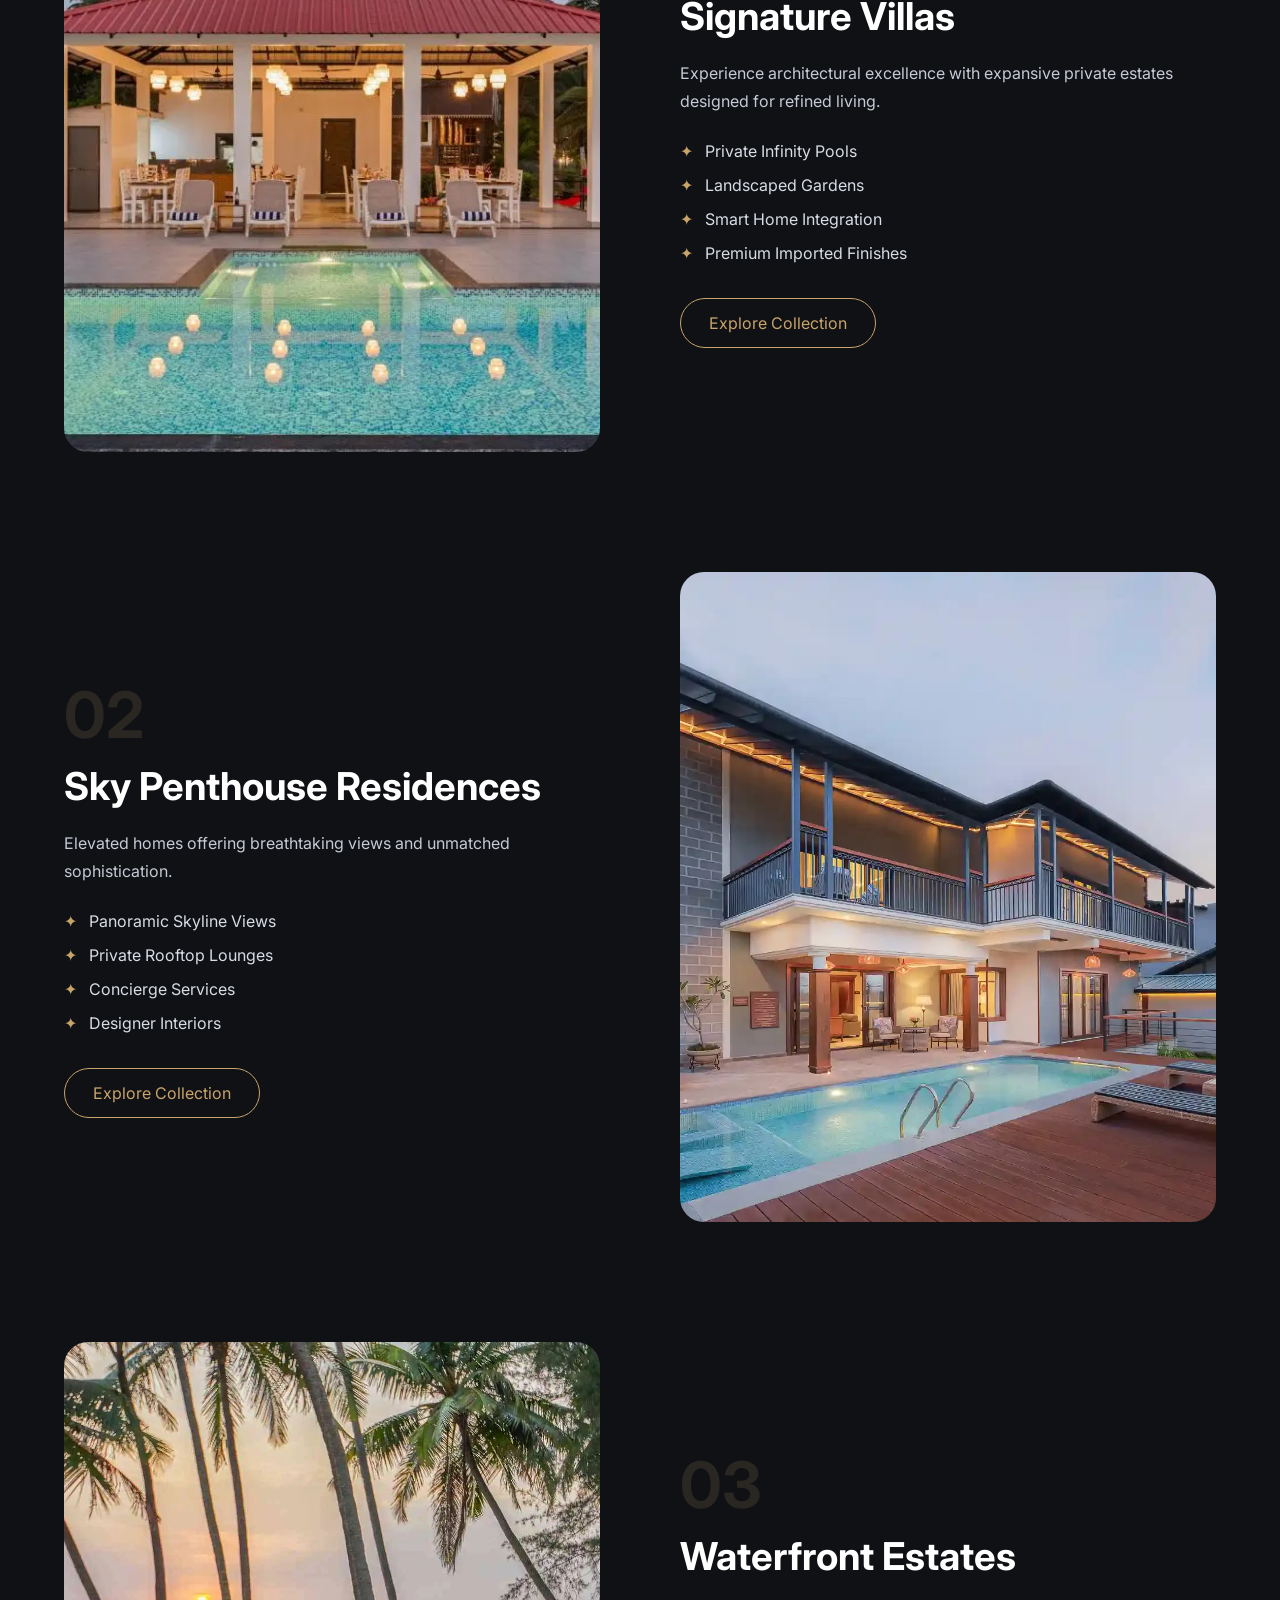
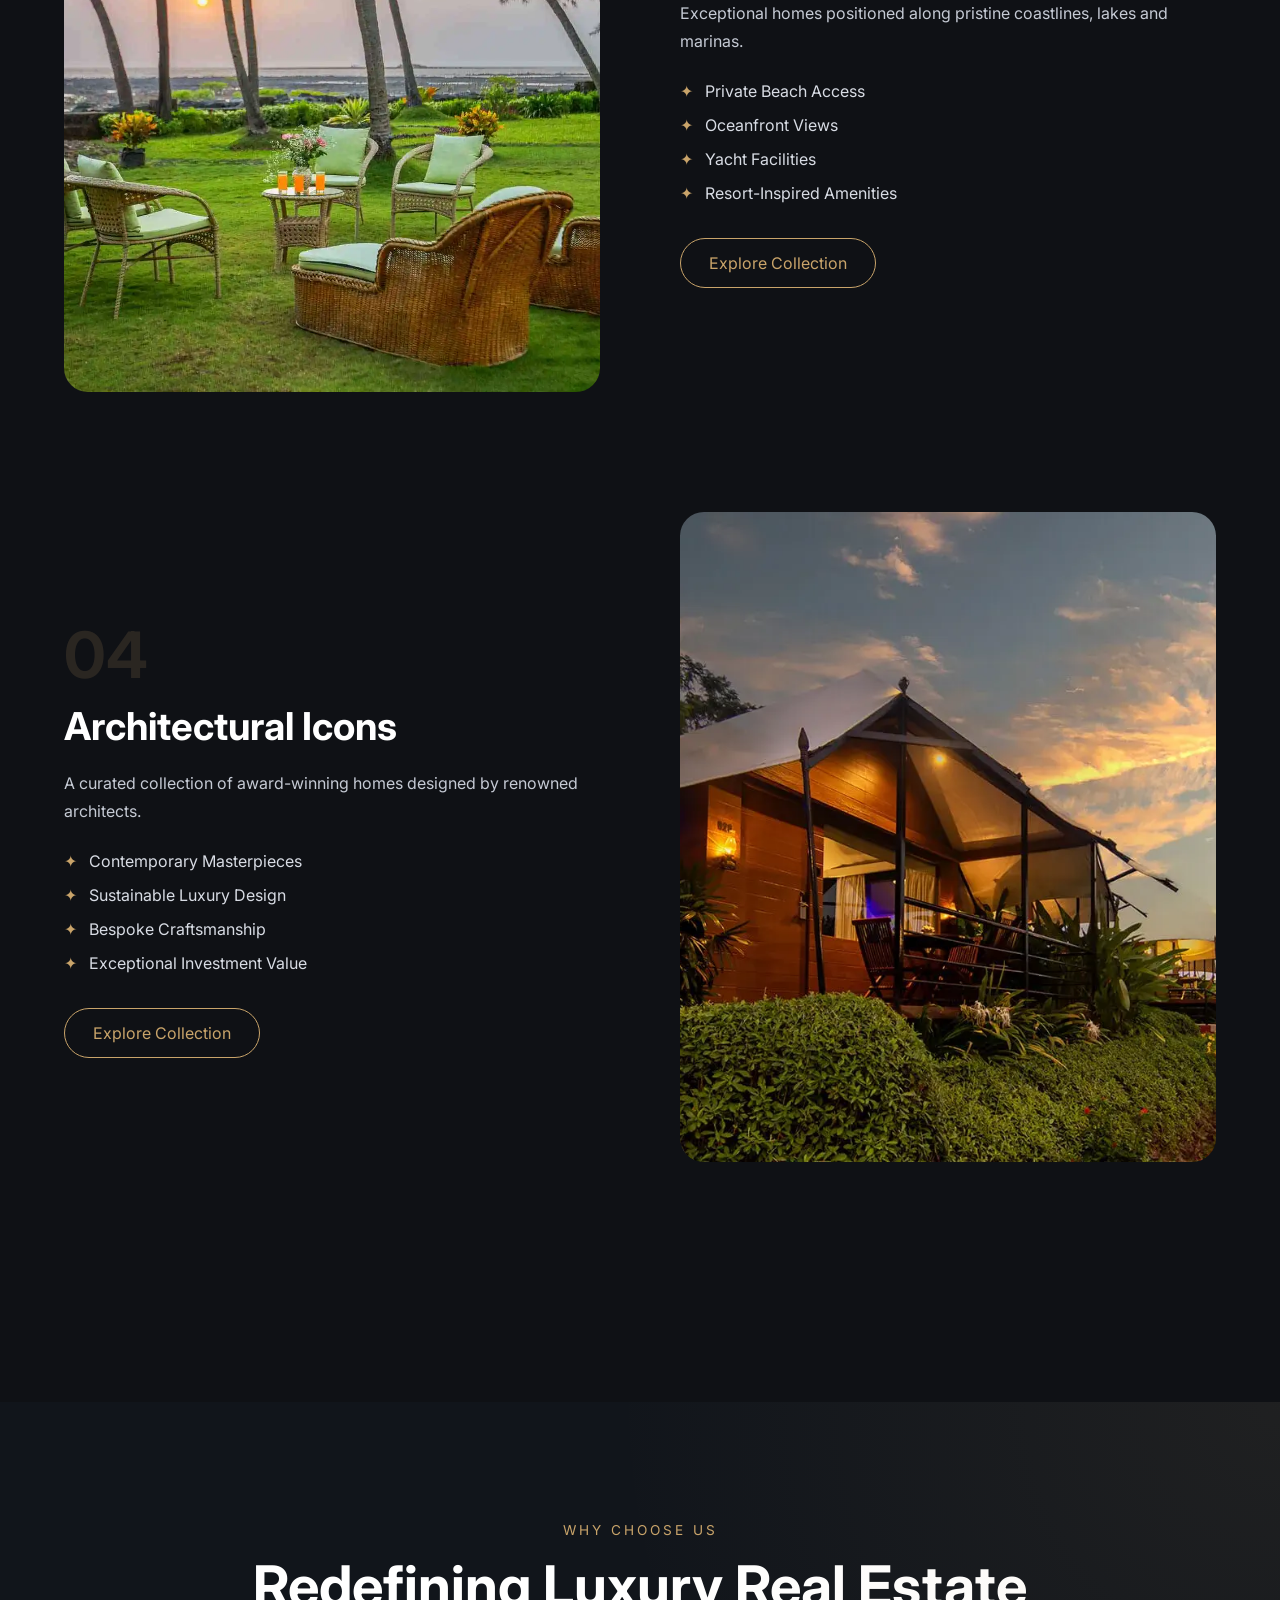
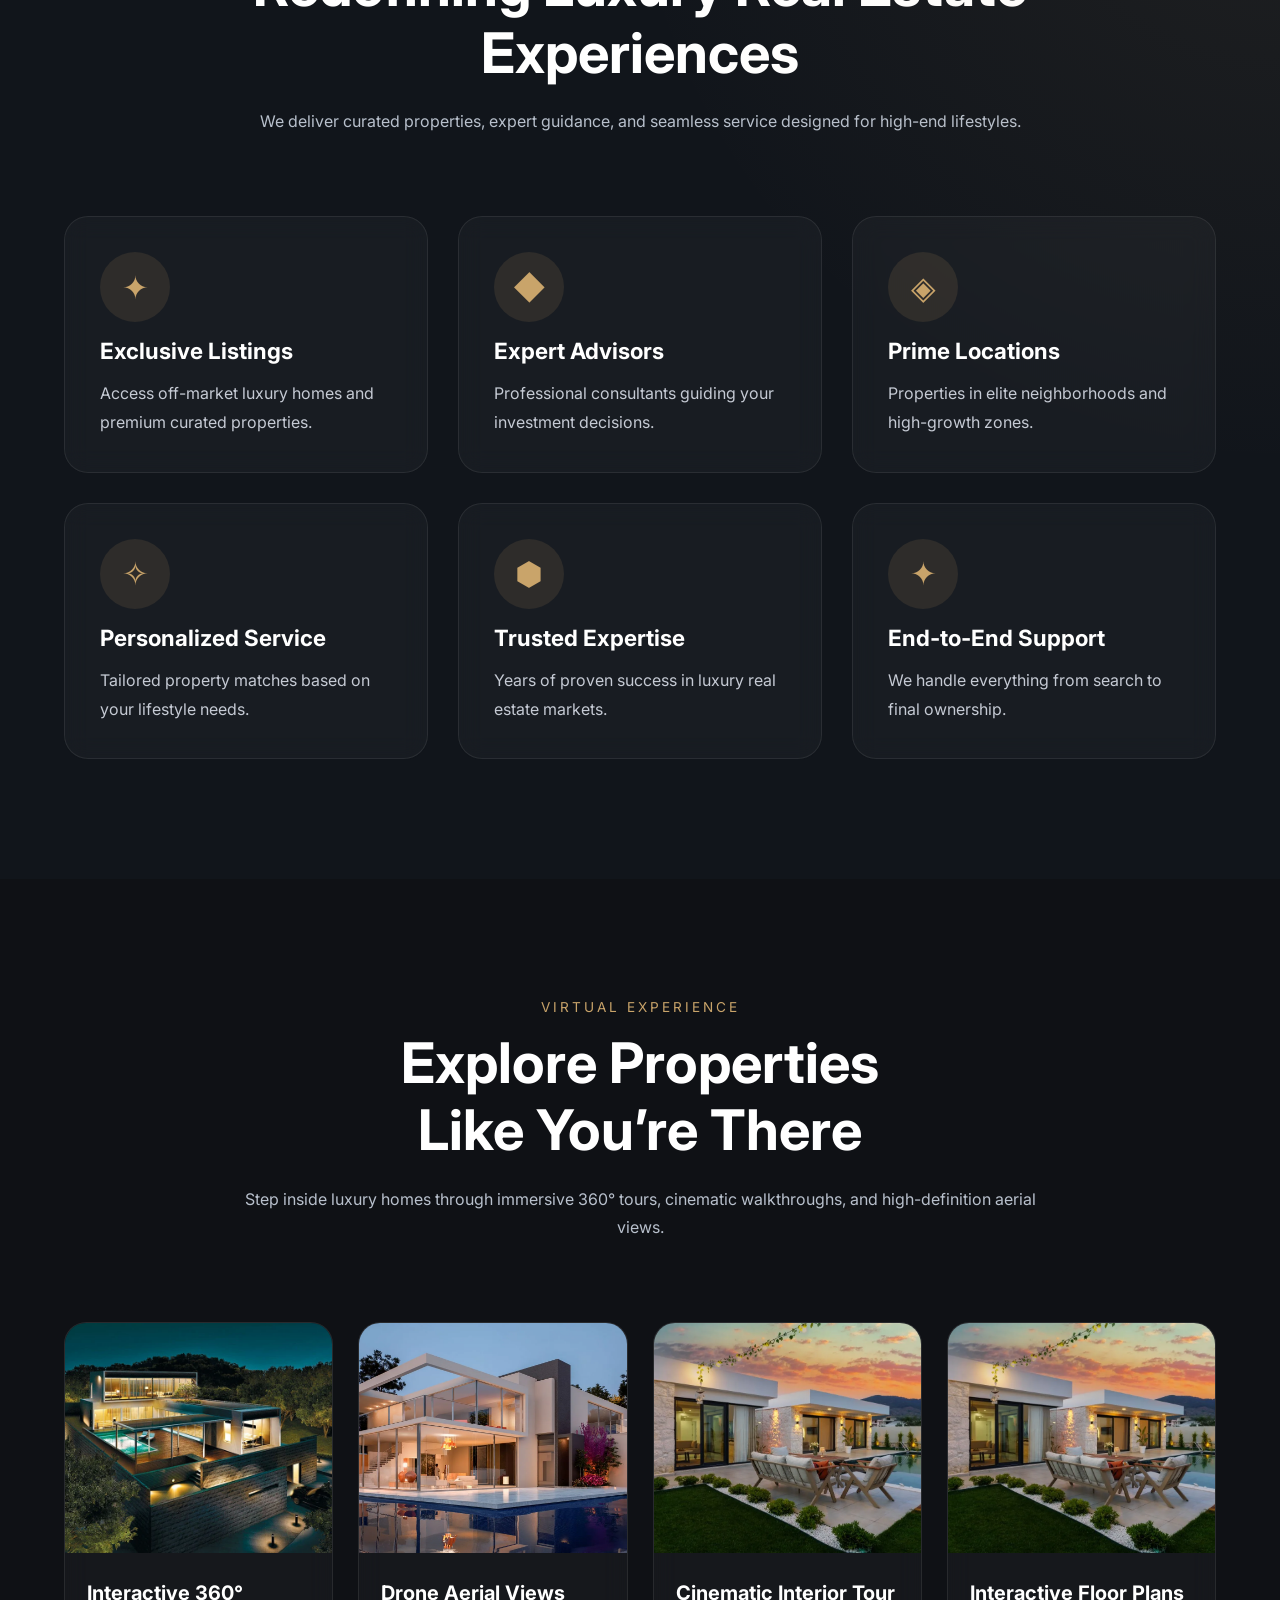
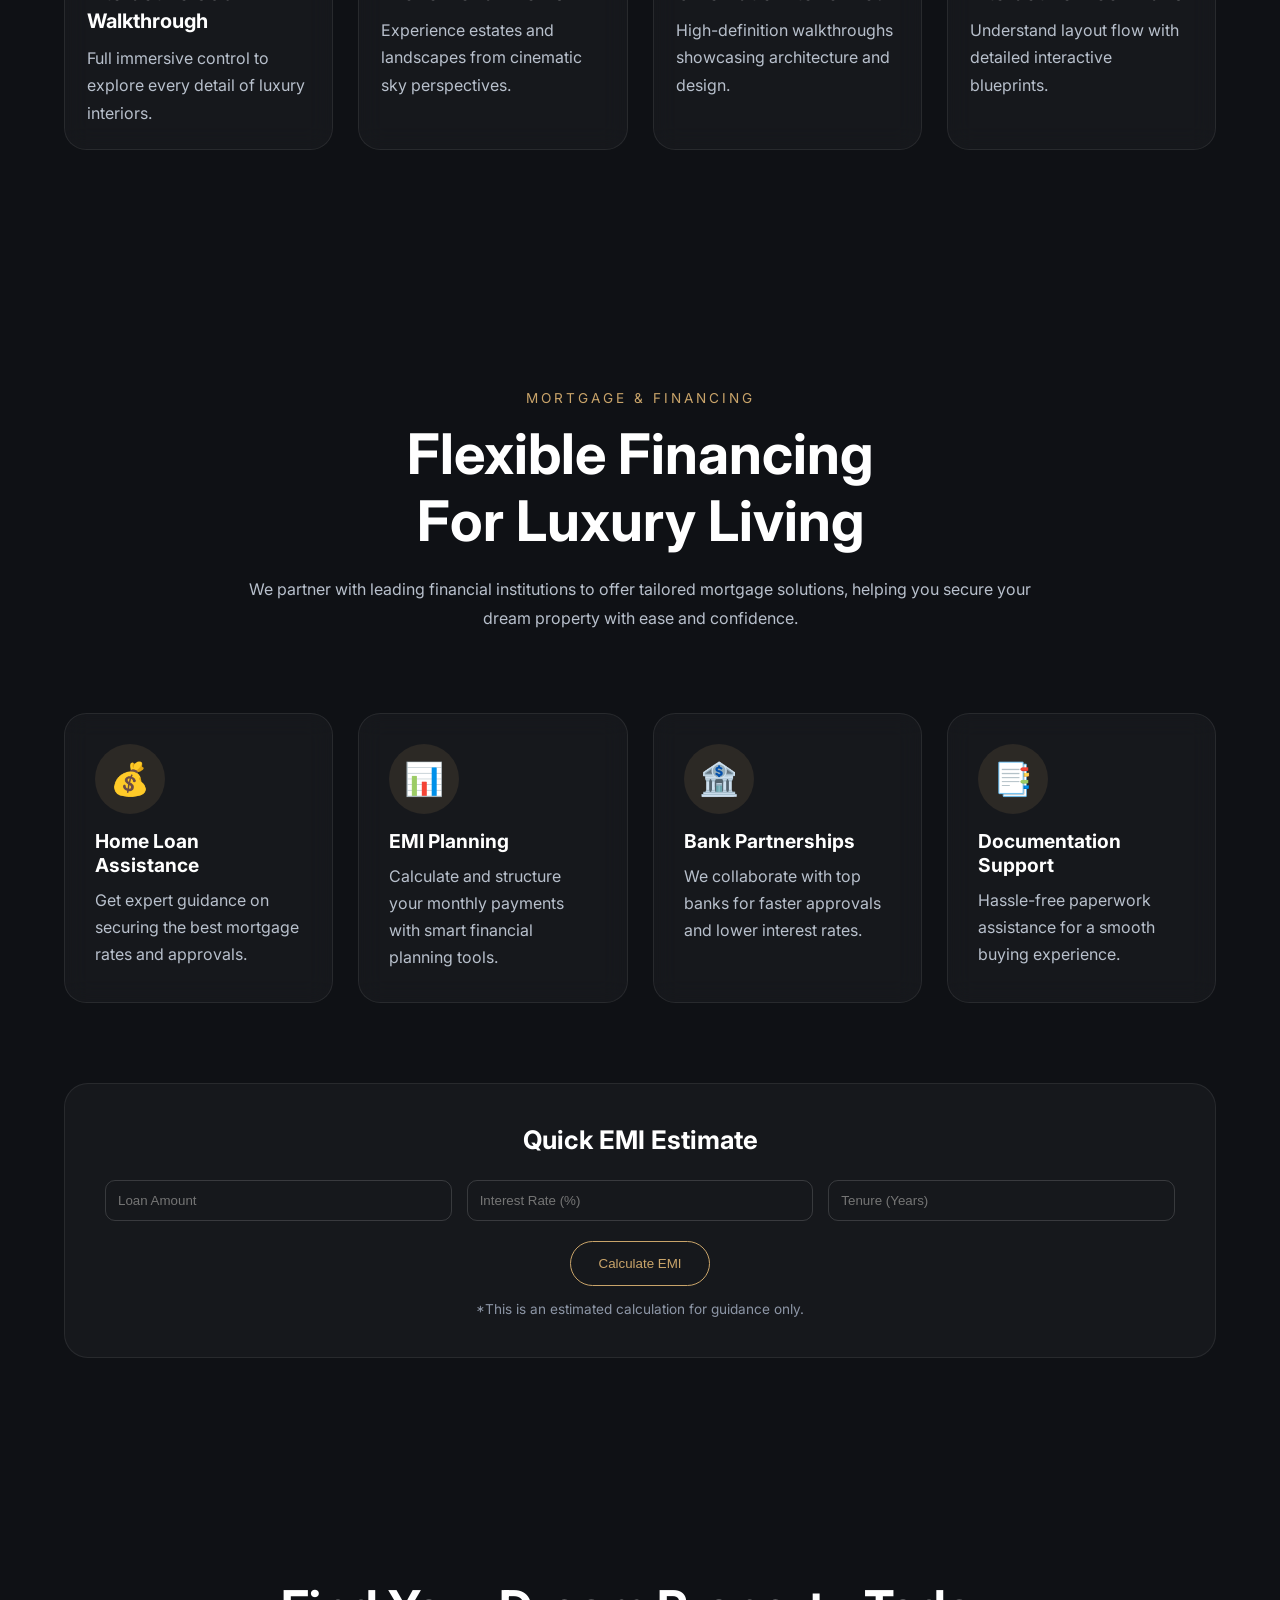
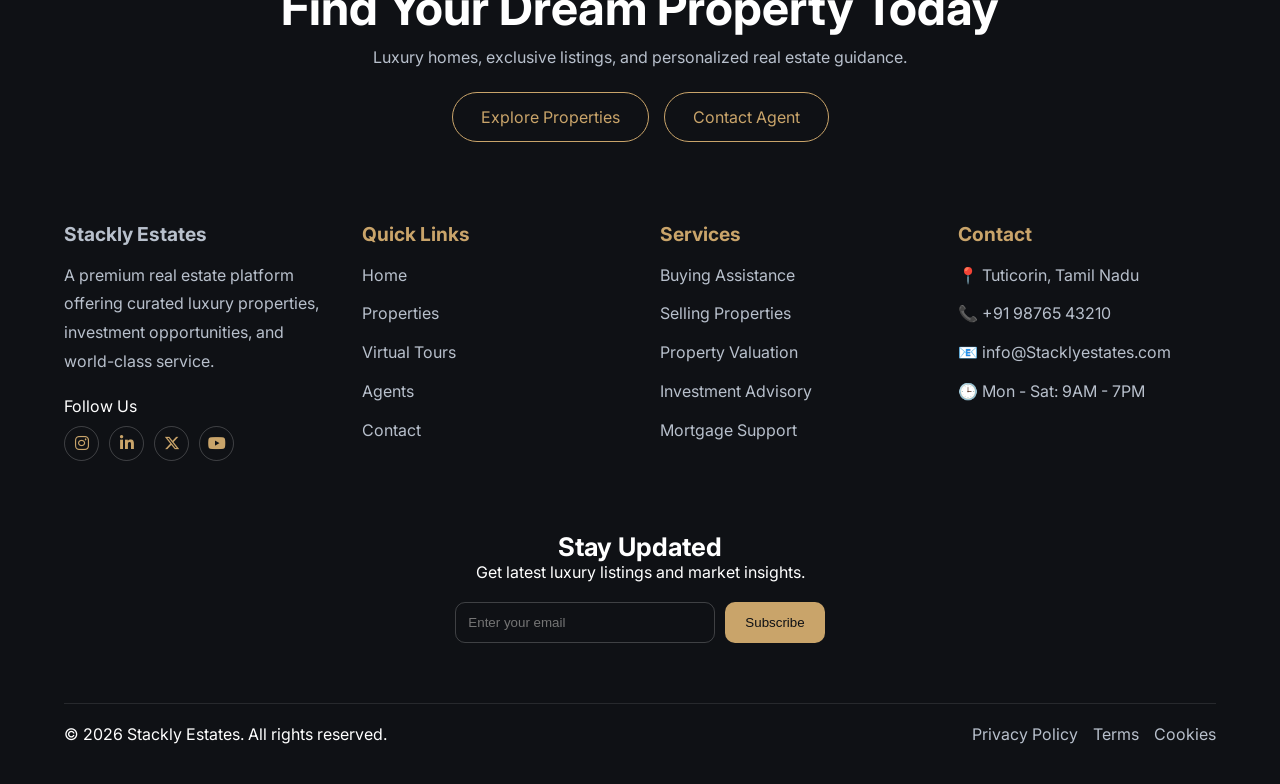
==== commit 68e252ac: "icons" ====
--- a/admin-dashboard.html
+++ b/admin-dashboard.html
@@ -14,7 +14,7 @@
     <h2>Admin Panel</h2>
 
     <a href="#" onclick="showSection('dashboard')">Dashboard</a>
-    <a href="#" onclick="showSection('users')">Propert Management</a>
+    <a href="#" onclick="showSection('users')">Property Management</a>
     <a href="#" onclick="showSection('trades')">User Management</a>
     <!-- <a href="#" onclick="showSection('risk')">Risk Engine</a> -->
     <a href="#" onclick="showSection('logs')">System Logs</a>
